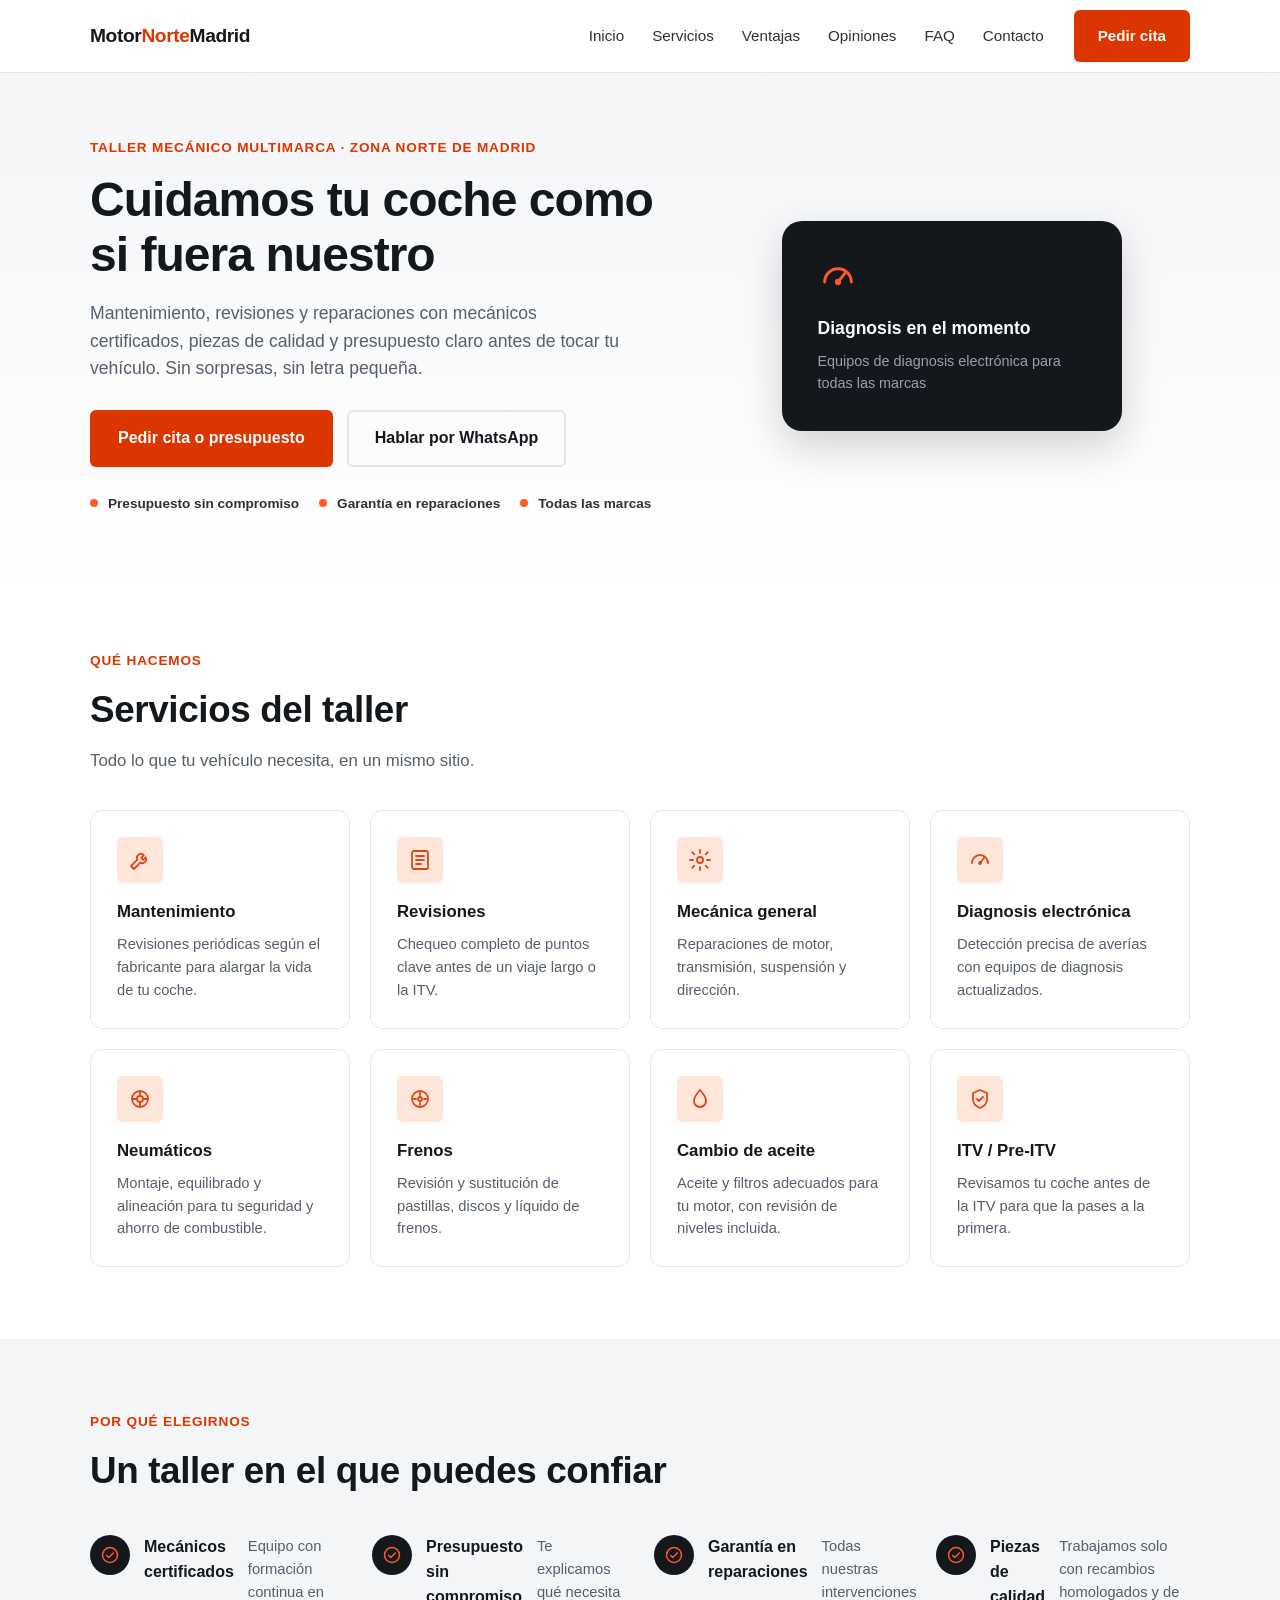
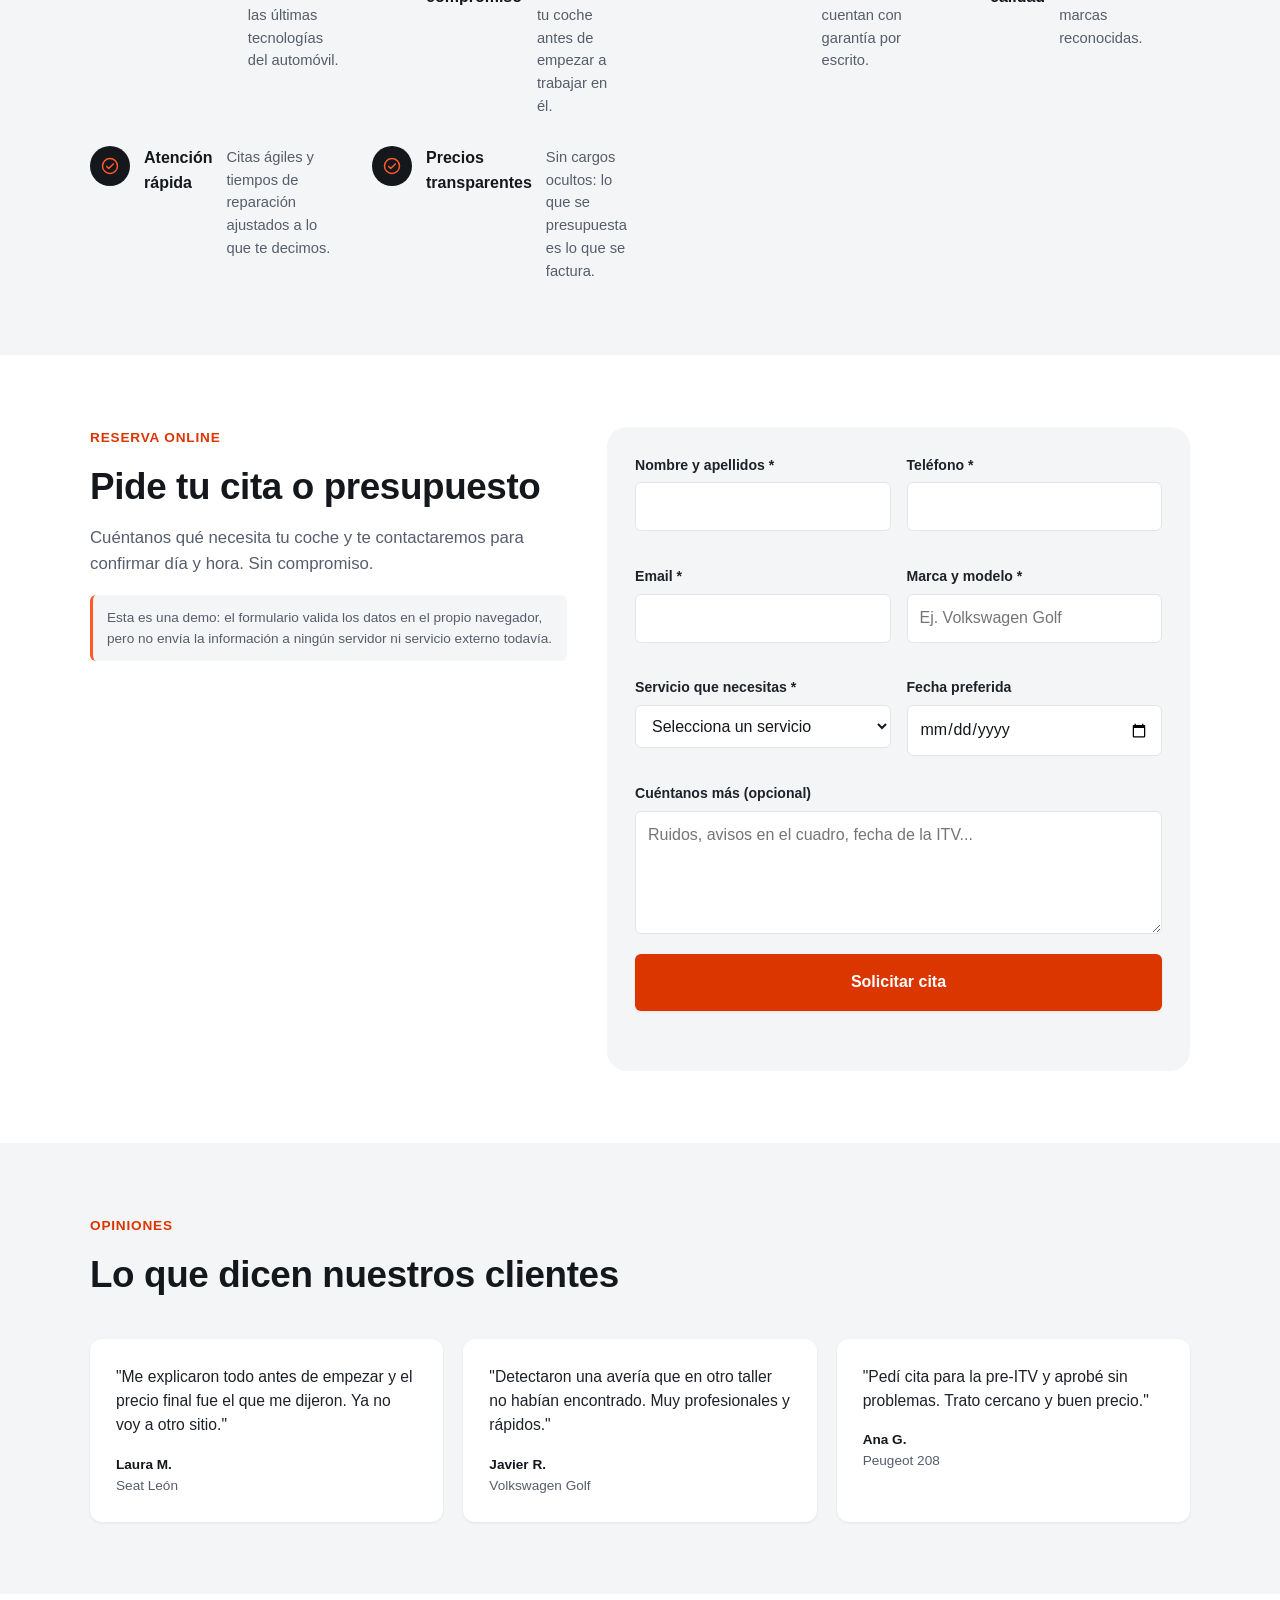
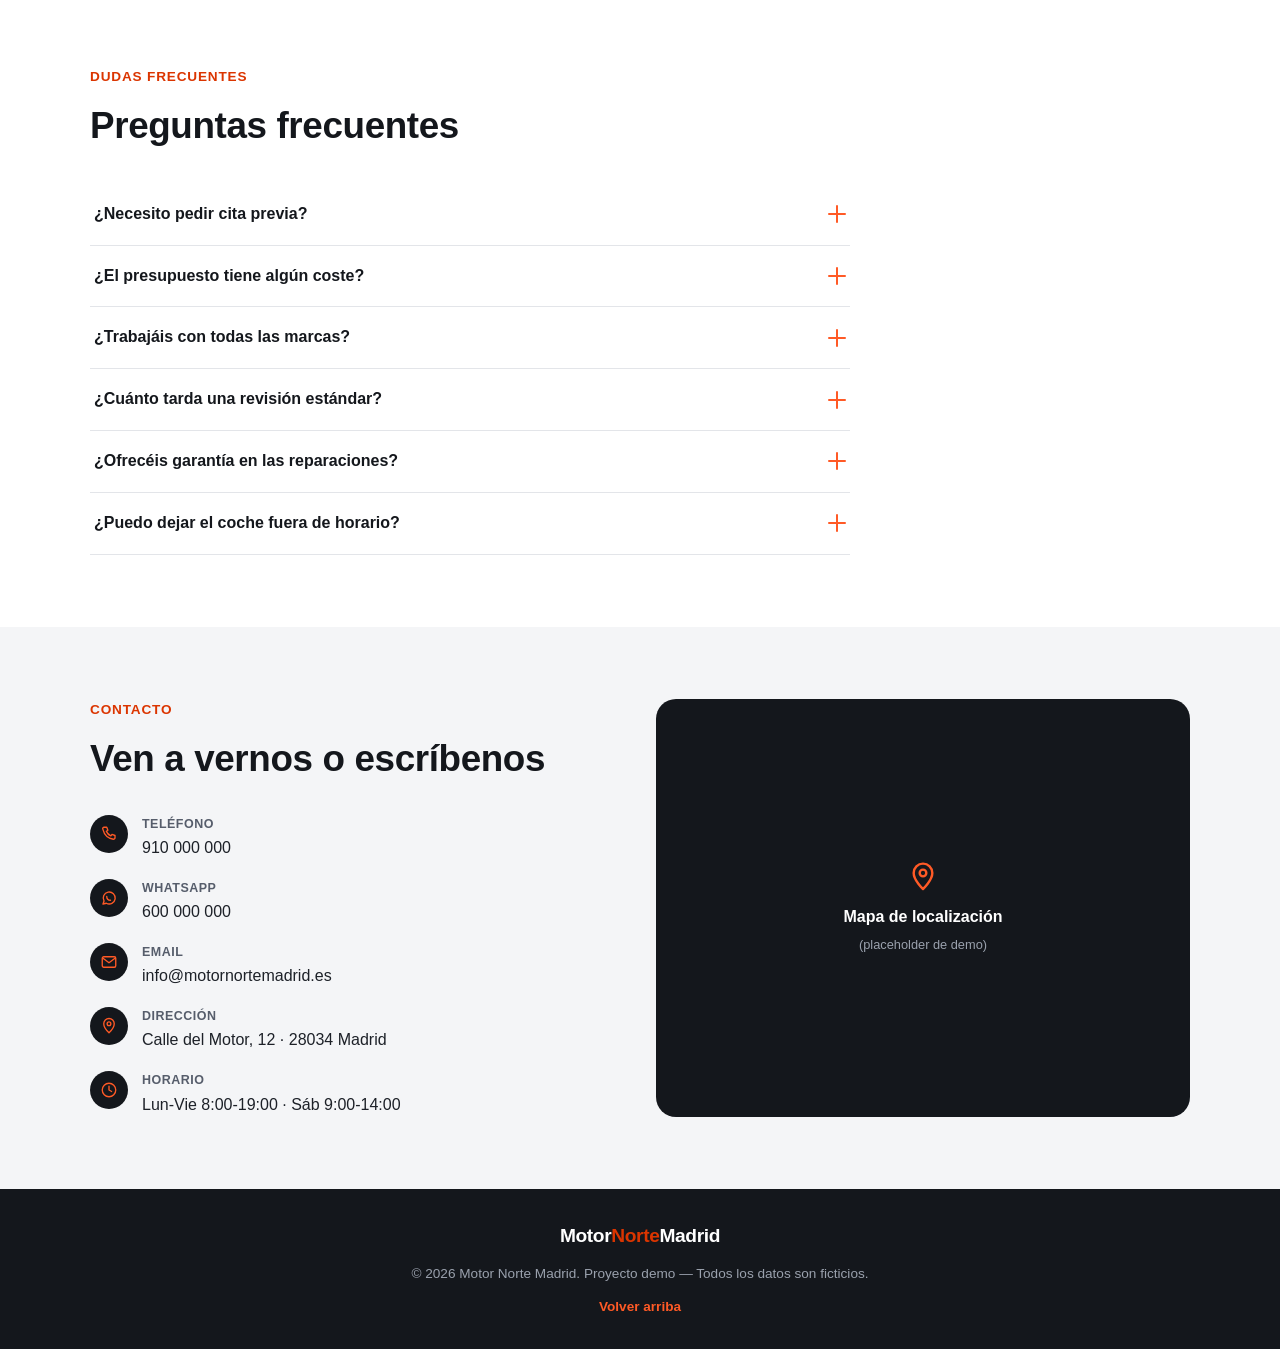
==== index.html @ f82ba822 "Initial commit" ====
<!DOCTYPE html>
<html lang="es">
<head>
  <meta charset="UTF-8" />
  <meta name="viewport" content="width=device-width, initial-scale=1.0" />
  <title>Motor Norte Madrid | Taller Mecánico de Confianza</title>
  <meta name="description" content="Taller mecánico en el norte de Madrid. Mantenimiento, revisiones, diagnosis, neumáticos, frenos e ITV. Pide tu cita o presupuesto sin compromiso." />

  <!-- Favicon: SVG moderno + fallback PNG para navegadores/plataformas que no soportan SVG -->
  <link rel="icon" type="image/svg+xml" href="assets/icons/favicon.svg" />
  <link rel="alternate icon" type="image/png" href="assets/icons/favicon-32.png" />
  <link rel="apple-touch-icon" href="assets/icons/apple-touch-icon.png" />

  <!-- Open Graph (vista previa al compartir el enlace en WhatsApp, Facebook, LinkedIn...) -->
  <!-- NOTA: og:url usa un dominio de ejemplo; actualízalo cuando el sitio tenga dominio real. -->
  <meta property="og:type" content="website" />
  <meta property="og:locale" content="es_ES" />
  <meta property="og:url" content="https://motornortemadrid.es/" />
  <meta property="og:site_name" content="Motor Norte Madrid" />
  <meta property="og:title" content="Motor Norte Madrid | Taller Mecánico de Confianza" />
  <meta property="og:description" content="Mantenimiento, revisiones, diagnosis, neumáticos, frenos e ITV en el norte de Madrid. Pide tu cita o presupuesto sin compromiso." />
  <meta property="og:image" content="assets/img/og-image.png" />
  <meta property="og:image:width" content="1200" />
  <meta property="og:image:height" content="630" />
  <meta property="og:image:alt" content="Motor Norte Madrid — Taller mecánico de confianza" />

  <!-- Twitter/X Card -->
  <meta name="twitter:card" content="summary_large_image" />
  <meta name="twitter:title" content="Motor Norte Madrid | Taller Mecánico de Confianza" />
  <meta name="twitter:description" content="Mantenimiento, revisiones, diagnosis, neumáticos, frenos e ITV en el norte de Madrid. Pide tu cita o presupuesto sin compromiso." />
  <meta name="twitter:image" content="assets/img/og-image.png" />

  <link rel="stylesheet" href="assets/css/styles.css" />
</head>
<body>

  <a class="skip-link" href="#main-content">Saltar al contenido</a>

  <header class="site-header" id="site-header">
    <div class="container header-inner">
      <a href="#inicio" class="logo">Motor<span>Norte</span>Madrid</a>

      <nav class="main-nav" id="main-nav">
        <ul>
          <li><a href="#inicio">Inicio</a></li>
          <li><a href="#servicios">Servicios</a></li>
          <li><a href="#ventajas">Ventajas</a></li>
          <li><a href="#testimonios">Opiniones</a></li>
          <li><a href="#faq">FAQ</a></li>
          <li><a href="#contacto">Contacto</a></li>
        </ul>
        <a href="#cita" class="btn btn-primary nav-cta">Pedir cita</a>
      </nav>

      <button class="menu-toggle" id="menu-toggle" aria-label="Abrir menú" aria-expanded="false" aria-controls="main-nav">
        <span></span><span></span><span></span>
      </button>
    </div>
  </header>

  <main id="main-content">

    <!-- INICIO -->
    <section id="inicio" class="hero">
      <div class="container hero-inner">
        <div class="hero-text">
          <p class="eyebrow">Taller mecánico multimarca · Zona Norte de Madrid</p>
          <h1>Cuidamos tu coche como si fuera nuestro</h1>
          <p class="hero-lead">
            Mantenimiento, revisiones y reparaciones con mecánicos certificados, piezas de calidad
            y presupuesto claro antes de tocar tu vehículo. Sin sorpresas, sin letra pequeña.
          </p>
          <div class="hero-actions">
            <a href="#cita" class="btn btn-primary btn-lg">Pedir cita o presupuesto</a>
            <a href="https://wa.me/34600000000" class="btn btn-outline btn-lg" target="_blank" rel="noopener">
              Hablar por WhatsApp
            </a>
          </div>
          <ul class="hero-badges">
            <li>Presupuesto sin compromiso</li>
            <li>Garantía en reparaciones</li>
            <li>Todas las marcas</li>
          </ul>
        </div>

        <div class="hero-visual" aria-hidden="true">
          <div class="hero-visual-card">
            <svg viewBox="0 0 24 24" class="hero-icon"><use href="#icon-gauge"></use></svg>
            <p class="hero-visual-title">Diagnosis en el momento</p>
            <p class="hero-visual-sub">Equipos de diagnosis electrónica para todas las marcas</p>
          </div>
        </div>
      </div>
    </section>

    <!-- SERVICIOS -->
    <section id="servicios" class="servicios">
      <div class="container">
        <p class="section-eyebrow">Qué hacemos</p>
        <h2>Servicios del taller</h2>
        <p class="section-lead">Todo lo que tu vehículo necesita, en un mismo sitio.</p>

        <div class="servicios-grid">
          <article class="servicio-card">
            <span class="servicio-icon"><svg viewBox="0 0 24 24" aria-hidden="true"><use href="#icon-wrench"></use></svg></span>
            <h3>Mantenimiento</h3>
            <p>Revisiones periódicas según el fabricante para alargar la vida de tu coche.</p>
          </article>

          <article class="servicio-card">
            <span class="servicio-icon"><svg viewBox="0 0 24 24" aria-hidden="true"><use href="#icon-checklist"></use></svg></span>
            <h3>Revisiones</h3>
            <p>Chequeo completo de puntos clave antes de un viaje largo o la ITV.</p>
          </article>

          <article class="servicio-card">
            <span class="servicio-icon"><svg viewBox="0 0 24 24" aria-hidden="true"><use href="#icon-gear"></use></svg></span>
            <h3>Mecánica general</h3>
            <p>Reparaciones de motor, transmisión, suspensión y dirección.</p>
          </article>

          <article class="servicio-card">
            <span class="servicio-icon"><svg viewBox="0 0 24 24" aria-hidden="true"><use href="#icon-gauge"></use></svg></span>
            <h3>Diagnosis electrónica</h3>
            <p>Detección precisa de averías con equipos de diagnosis actualizados.</p>
          </article>

          <article class="servicio-card">
            <span class="servicio-icon"><svg viewBox="0 0 24 24" aria-hidden="true"><use href="#icon-tire"></use></svg></span>
            <h3>Neumáticos</h3>
            <p>Montaje, equilibrado y alineación para tu seguridad y ahorro de combustible.</p>
          </article>

          <article class="servicio-card">
            <span class="servicio-icon"><svg viewBox="0 0 24 24" aria-hidden="true"><use href="#icon-brake"></use></svg></span>
            <h3>Frenos</h3>
            <p>Revisión y sustitución de pastillas, discos y líquido de frenos.</p>
          </article>

          <article class="servicio-card">
            <span class="servicio-icon"><svg viewBox="0 0 24 24" aria-hidden="true"><use href="#icon-drop"></use></svg></span>
            <h3>Cambio de aceite</h3>
            <p>Aceite y filtros adecuados para tu motor, con revisión de niveles incluida.</p>
          </article>

          <article class="servicio-card">
            <span class="servicio-icon"><svg viewBox="0 0 24 24" aria-hidden="true"><use href="#icon-shield"></use></svg></span>
            <h3>ITV / Pre-ITV</h3>
            <p>Revisamos tu coche antes de la ITV para que la pases a la primera.</p>
          </article>
        </div>
      </div>
    </section>

    <!-- VENTAJAS -->
    <section id="ventajas" class="ventajas">
      <div class="container">
        <p class="section-eyebrow">Por qué elegirnos</p>
        <h2>Un taller en el que puedes confiar</h2>

        <div class="ventajas-grid">
          <div class="ventaja-item">
            <span class="ventaja-icon"><svg viewBox="0 0 24 24" aria-hidden="true"><use href="#icon-check"></use></svg></span>
            <h3>Mecánicos certificados</h3>
            <p>Equipo con formación continua en las últimas tecnologías del automóvil.</p>
          </div>
          <div class="ventaja-item">
            <span class="ventaja-icon"><svg viewBox="0 0 24 24" aria-hidden="true"><use href="#icon-check"></use></svg></span>
            <h3>Presupuesto sin compromiso</h3>
            <p>Te explicamos qué necesita tu coche antes de empezar a trabajar en él.</p>
          </div>
          <div class="ventaja-item">
            <span class="ventaja-icon"><svg viewBox="0 0 24 24" aria-hidden="true"><use href="#icon-check"></use></svg></span>
            <h3>Garantía en reparaciones</h3>
            <p>Todas nuestras intervenciones cuentan con garantía por escrito.</p>
          </div>
          <div class="ventaja-item">
            <span class="ventaja-icon"><svg viewBox="0 0 24 24" aria-hidden="true"><use href="#icon-check"></use></svg></span>
            <h3>Piezas de calidad</h3>
            <p>Trabajamos solo con recambios homologados y de marcas reconocidas.</p>
          </div>
          <div class="ventaja-item">
            <span class="ventaja-icon"><svg viewBox="0 0 24 24" aria-hidden="true"><use href="#icon-check"></use></svg></span>
            <h3>Atención rápida</h3>
            <p>Citas ágiles y tiempos de reparación ajustados a lo que te decimos.</p>
          </div>
          <div class="ventaja-item">
            <span class="ventaja-icon"><svg viewBox="0 0 24 24" aria-hidden="true"><use href="#icon-check"></use></svg></span>
            <h3>Precios transparentes</h3>
            <p>Sin cargos ocultos: lo que se presupuesta es lo que se factura.</p>
          </div>
        </div>
      </div>
    </section>

    <!-- CITA / PRESUPUESTO -->
    <section id="cita" class="cita">
      <div class="container cita-inner">
        <div class="cita-info">
          <p class="section-eyebrow">Reserva online</p>
          <h2>Pide tu cita o presupuesto</h2>
          <p class="section-lead">
            Cuéntanos qué necesita tu coche y te contactaremos para confirmar día y hora.
            Sin compromiso.
          </p>
          <p class="cita-note">
            Esta es una demo: el formulario valida los datos en el propio navegador,
            pero no envía la información a ningún servidor ni servicio externo todavía.
          </p>
        </div>

        <form class="cita-form" id="cita-form" novalidate>
          <div class="form-row">
            <div class="form-group">
              <label for="nombre">Nombre y apellidos *</label>
              <input type="text" id="nombre" name="nombre" autocomplete="name" required />
              <span class="form-error" id="error-nombre"></span>
            </div>
            <div class="form-group">
              <label for="telefono">Teléfono *</label>
              <input type="tel" id="telefono" name="telefono" autocomplete="tel" required />
              <span class="form-error" id="error-telefono"></span>
            </div>
          </div>

          <div class="form-row">
            <div class="form-group">
              <label for="email">Email *</label>
              <input type="email" id="email" name="email" autocomplete="email" required />
              <span class="form-error" id="error-email"></span>
            </div>
            <div class="form-group">
              <label for="vehiculo">Marca y modelo *</label>
              <input type="text" id="vehiculo" name="vehiculo" placeholder="Ej. Volkswagen Golf" required />
              <span class="form-error" id="error-vehiculo"></span>
            </div>
          </div>

          <div class="form-row">
            <div class="form-group">
              <label for="servicio">Servicio que necesitas *</label>
              <select id="servicio" name="servicio" required>
                <option value="" selected disabled>Selecciona un servicio</option>
                <option value="mantenimiento">Mantenimiento</option>
                <option value="revision">Revisión</option>
                <option value="mecanica">Mecánica general</option>
                <option value="diagnosis">Diagnosis electrónica</option>
                <option value="neumaticos">Neumáticos</option>
                <option value="frenos">Frenos</option>
                <option value="aceite">Cambio de aceite</option>
                <option value="itv">ITV / Pre-ITV</option>
                <option value="otro">Otro</option>
              </select>
              <span class="form-error" id="error-servicio"></span>
            </div>
            <div class="form-group">
              <label for="fecha">Fecha preferida</label>
              <input type="date" id="fecha" name="fecha" />
            </div>
          </div>

          <div class="form-group">
            <label for="mensaje">Cuéntanos más (opcional)</label>
            <textarea id="mensaje" name="mensaje" rows="4" placeholder="Ruidos, avisos en el cuadro, fecha de la ITV..."></textarea>
          </div>

          <button type="submit" class="btn btn-primary btn-lg form-submit">Solicitar cita</button>

          <p class="form-feedback" id="form-feedback" role="status" aria-live="polite"></p>
        </form>
      </div>
    </section>

    <!-- TESTIMONIOS -->
    <section id="testimonios" class="testimonios">
      <div class="container">
        <p class="section-eyebrow">Opiniones</p>
        <h2>Lo que dicen nuestros clientes</h2>

        <div class="testimonios-grid">
          <blockquote class="testimonio-card">
            <p>"Me explicaron todo antes de empezar y el precio final fue el que me dijeron. Ya no voy a otro sitio."</p>
            <footer>
              <span class="testimonio-nombre">Laura M.</span>
              <span class="testimonio-coche">Seat León</span>
            </footer>
          </blockquote>

          <blockquote class="testimonio-card">
            <p>"Detectaron una avería que en otro taller no habían encontrado. Muy profesionales y rápidos."</p>
            <footer>
              <span class="testimonio-nombre">Javier R.</span>
              <span class="testimonio-coche">Volkswagen Golf</span>
            </footer>
          </blockquote>

          <blockquote class="testimonio-card">
            <p>"Pedí cita para la pre-ITV y aprobé sin problemas. Trato cercano y buen precio."</p>
            <footer>
              <span class="testimonio-nombre">Ana G.</span>
              <span class="testimonio-coche">Peugeot 208</span>
            </footer>
          </blockquote>
        </div>
      </div>
    </section>

    <!-- FAQ -->
    <section id="faq" class="faq">
      <div class="container">
        <p class="section-eyebrow">Dudas frecuentes</p>
        <h2>Preguntas frecuentes</h2>

        <div class="faq-list">
          <div class="faq-item">
            <button class="faq-question" aria-expanded="false">
              ¿Necesito pedir cita previa?
              <span class="faq-toggle" aria-hidden="true"></span>
            </button>
            <div class="faq-answer">
              <p>Recomendamos pedir cita para garantizar tu hueco, pero también atendemos urgencias sin cita según disponibilidad.</p>
            </div>
          </div>

          <div class="faq-item">
            <button class="faq-question" aria-expanded="false">
              ¿El presupuesto tiene algún coste?
              <span class="faq-toggle" aria-hidden="true"></span>
            </button>
            <div class="faq-answer">
              <p>No, el presupuesto es totalmente gratuito y sin compromiso de reparar con nosotros.</p>
            </div>
          </div>

          <div class="faq-item">
            <button class="faq-question" aria-expanded="false">
              ¿Trabajáis con todas las marcas?
              <span class="faq-toggle" aria-hidden="true"></span>
            </button>
            <div class="faq-answer">
              <p>Sí, somos un taller multimarca: trabajamos con turismos de cualquier fabricante.</p>
            </div>
          </div>

          <div class="faq-item">
            <button class="faq-question" aria-expanded="false">
              ¿Cuánto tarda una revisión estándar?
              <span class="faq-toggle" aria-hidden="true"></span>
            </button>
            <div class="faq-answer">
              <p>Una revisión de mantenimiento suele estar lista en el mismo día, normalmente en 1-2 horas.</p>
            </div>
          </div>

          <div class="faq-item">
            <button class="faq-question" aria-expanded="false">
              ¿Ofrecéis garantía en las reparaciones?
              <span class="faq-toggle" aria-hidden="true"></span>
            </button>
            <div class="faq-answer">
              <p>Sí, todas las reparaciones incluyen garantía por escrito sobre mano de obra y piezas.</p>
            </div>
          </div>

          <div class="faq-item">
            <button class="faq-question" aria-expanded="false">
              ¿Puedo dejar el coche fuera de horario?
              <span class="faq-toggle" aria-hidden="true"></span>
            </button>
            <div class="faq-answer">
              <p>Sí, disponemos de buzón de llaves para que puedas dejar el vehículo antes de que abramos.</p>
            </div>
          </div>
        </div>
      </div>
    </section>

    <!-- CONTACTO -->
    <section id="contacto" class="contacto">
      <div class="container contacto-inner">
        <div class="contacto-info">
          <p class="section-eyebrow">Contacto</p>
          <h2>Ven a vernos o escríbenos</h2>

          <ul class="contacto-list">
            <li>
              <span class="contacto-icon"><svg viewBox="0 0 24 24" aria-hidden="true"><use href="#icon-phone"></use></svg></span>
              <div>
                <span class="contacto-label">Teléfono</span>
                <a href="tel:+34910000000">910 000 000</a>
              </div>
            </li>
            <li>
              <span class="contacto-icon"><svg viewBox="0 0 24 24" aria-hidden="true"><use href="#icon-whatsapp"></use></svg></span>
              <div>
                <span class="contacto-label">WhatsApp</span>
                <a href="https://wa.me/34600000000" target="_blank" rel="noopener">600 000 000</a>
              </div>
            </li>
            <li>
              <span class="contacto-icon"><svg viewBox="0 0 24 24" aria-hidden="true"><use href="#icon-mail"></use></svg></span>
              <div>
                <span class="contacto-label">Email</span>
                <a href="mailto:info@motornortemadrid.es">info@motornortemadrid.es</a>
              </div>
            </li>
            <li>
              <span class="contacto-icon"><svg viewBox="0 0 24 24" aria-hidden="true"><use href="#icon-pin"></use></svg></span>
              <div>
                <span class="contacto-label">Dirección</span>
                <span>Calle del Motor, 12 · 28034 Madrid</span>
              </div>
            </li>
            <li>
              <span class="contacto-icon"><svg viewBox="0 0 24 24" aria-hidden="true"><use href="#icon-clock"></use></svg></span>
              <div>
                <span class="contacto-label">Horario</span>
                <span>Lun-Vie 8:00-19:00 · Sáb 9:00-14:00</span>
              </div>
            </li>
          </ul>
        </div>

        <div class="contacto-map" aria-hidden="true">
          <div class="map-placeholder">
            <svg viewBox="0 0 24 24" class="map-icon"><use href="#icon-pin"></use></svg>
            <p>Mapa de localización</p>
            <span>(placeholder de demo)</span>
          </div>
        </div>
      </div>
    </section>

  </main>

  <footer class="site-footer">
    <div class="container footer-inner">
      <a href="#inicio" class="logo logo-footer">Motor<span>Norte</span>Madrid</a>
      <p>&copy; <span id="anio"></span> Motor Norte Madrid. Proyecto demo — Todos los datos son ficticios.</p>
      <a href="#inicio" class="footer-top">Volver arriba</a>
    </div>
  </footer>

  <!-- Sprite de iconos SVG reutilizados en toda la página -->
  <svg xmlns="http://www.w3.org/2000/svg" style="display:none">
    <defs>
      <g id="icon-wrench" fill="none" stroke="currentColor" stroke-width="1.8" stroke-linecap="round" stroke-linejoin="round">
        <path d="M14.7 6.3a4 4 0 0 0-5.4 5.4L3 18l3 3 6.3-6.3a4 4 0 0 0 5.4-5.4l-2.5 2.5-2-2 2.5-2.5Z"/>
      </g>
      <g id="icon-checklist" fill="none" stroke="currentColor" stroke-width="1.8" stroke-linecap="round" stroke-linejoin="round">
        <rect x="4" y="3" width="16" height="18" rx="2"/>
        <path d="M8 8h8M8 12h8M8 16h5"/>
      </g>
      <g id="icon-gear" fill="none" stroke="currentColor" stroke-width="1.8" stroke-linecap="round" stroke-linejoin="round">
        <circle cx="12" cy="12" r="3"/>
        <path d="M12 2v3M12 19v3M4.2 4.2l2.1 2.1M17.7 17.7l2.1 2.1M2 12h3M19 12h3M4.2 19.8l2.1-2.1M17.7 6.3l2.1-2.1"/>
      </g>
      <g id="icon-gauge" fill="none" stroke="currentColor" stroke-width="1.8" stroke-linecap="round" stroke-linejoin="round">
        <path d="M4 15a8 8 0 1 1 16 0"/>
        <path d="M12 15l4-5"/>
        <circle cx="12" cy="15" r="1"/>
      </g>
      <g id="icon-tire" fill="none" stroke="currentColor" stroke-width="1.8" stroke-linecap="round" stroke-linejoin="round">
        <circle cx="12" cy="12" r="8"/>
        <circle cx="12" cy="12" r="3"/>
        <path d="M12 4v5M12 15v5M4 12h5M15 12h5"/>
      </g>
      <g id="icon-brake" fill="none" stroke="currentColor" stroke-width="1.8" stroke-linecap="round" stroke-linejoin="round">
        <circle cx="12" cy="12" r="8"/>
        <circle cx="12" cy="12" r="2"/>
        <path d="M12 6v2M12 16v2M6 12h2M16 12h2"/>
      </g>
      <g id="icon-drop" fill="none" stroke="currentColor" stroke-width="1.8" stroke-linecap="round" stroke-linejoin="round">
        <path d="M12 3s6 6.5 6 11a6 6 0 0 1-12 0c0-4.5 6-11 6-11Z"/>
      </g>
      <g id="icon-shield" fill="none" stroke="currentColor" stroke-width="1.8" stroke-linecap="round" stroke-linejoin="round">
        <path d="M12 3l7 3v6c0 4.5-3 7.5-7 9-4-1.5-7-4.5-7-9V6l7-3Z"/>
        <path d="M9 12l2 2 4-4"/>
      </g>
      <g id="icon-check" fill="none" stroke="currentColor" stroke-width="1.8" stroke-linecap="round" stroke-linejoin="round">
        <circle cx="12" cy="12" r="9"/>
        <path d="M8 12.5l2.5 2.5L16 9.5"/>
      </g>
      <g id="icon-phone" fill="none" stroke="currentColor" stroke-width="1.8" stroke-linecap="round" stroke-linejoin="round">
        <path d="M6 3h3l1.5 4-2 1.5a12 12 0 0 0 6 6l1.5-2 4 1.5v3a2 2 0 0 1-2.2 2A17 17 0 0 1 4 6.2 2 2 0 0 1 6 3Z"/>
      </g>
      <g id="icon-whatsapp" fill="none" stroke="currentColor" stroke-width="1.8" stroke-linecap="round" stroke-linejoin="round">
        <path d="M4 20l1.4-4A8 8 0 1 1 8.5 19L4 20Z"/>
        <path d="M9 10c0 3 2 5 5 5"/>
      </g>
      <g id="icon-mail" fill="none" stroke="currentColor" stroke-width="1.8" stroke-linecap="round" stroke-linejoin="round">
        <rect x="3" y="5" width="18" height="14" rx="2"/>
        <path d="M4 7l8 6 8-6"/>
      </g>
      <g id="icon-pin" fill="none" stroke="currentColor" stroke-width="1.8" stroke-linecap="round" stroke-linejoin="round">
        <path d="M12 21s7-6.5 7-12a7 7 0 0 0-14 0c0 5.5 7 12 7 12Z"/>
        <circle cx="12" cy="9" r="2.5"/>
      </g>
      <g id="icon-clock" fill="none" stroke="currentColor" stroke-width="1.8" stroke-linecap="round" stroke-linejoin="round">
        <circle cx="12" cy="12" r="9"/>
        <path d="M12 7v5l3.5 2"/>
      </g>
    </defs>
  </svg>

  <script src="assets/js/main.js"></script>
</body>
</html>
---- assets/css/styles.css ----
/* ==========================================================================
   Motor Norte Madrid — Estilos
   Mobile-first. Sin frameworks ni dependencias externas.
   ========================================================================== */

:root {
  /* Paleta: grafito + acento naranja/rojo */
  --color-bg: #ffffff;
  --color-bg-alt: #f4f5f7;
  --color-graphite-900: #14171c;
  --color-graphite-800: #1d2128;
  --color-graphite-700: #2b303a;
  --color-graphite-500: #565d6b;
  --color-graphite-300: #9aa1ad;
  --color-graphite-100: #e3e5e9;

  --color-accent: #ff5a26;
  --color-accent-dark: #e04513;
  --color-accent-light: #ffe6db;

  /* Variantes más oscuras del acento, usadas SOLO donde el color hace de
     texto o de fondo bajo texto blanco (botones, etiquetas de sección).
     El --color-accent base (3.1:1 sobre blanco) no llega al 4.5:1 que pide
     WCAG AA para texto. --color-accent-contrast es la versión MÁS VIVA
     (misma tonalidad, 100% de saturación) que aún cumple ese mínimo:
     #db3500 ≈ 4.65:1 sobre blanco. Para usos decorativos no textuales
     (iconos, bullets, bordes) --color-accent sigue siendo válido porque
     ahí solo hace falta 3:1. */
  --color-accent-contrast: #db3500;
  --color-accent-contrast-dark: #b82c00;

  --color-success: #176b3a;
  --color-error: #c62f2f;

  --font-base: -apple-system, BlinkMacSystemFont, "Segoe UI", Roboto, Helvetica, Arial, sans-serif;

  --radius-sm: 6px;
  --radius-md: 12px;
  --radius-lg: 20px;

  --shadow-sm: 0 1px 3px rgba(20, 23, 28, 0.08);
  --shadow-md: 0 8px 24px rgba(20, 23, 28, 0.12);
  --shadow-lg: 0 16px 40px rgba(20, 23, 28, 0.18);

  --container-width: 1140px;
  --header-height: 72px;
}

/* ---------- Reset básico ---------- */
*,
*::before,
*::after {
  box-sizing: border-box;
}

html {
  scroll-behavior: smooth;
}

body {
  margin: 0;
  font-family: var(--font-base);
  color: var(--color-graphite-800);
  background: var(--color-bg);
  line-height: 1.55;
  -webkit-font-smoothing: antialiased;
}

/* Aplicada por JS mientras el menú móvil está abierto, para impedir el
   scroll del contenido de fondo. */
body.nav-open {
  overflow: hidden;
}

img,
svg {
  max-width: 100%;
  display: block;
}

a {
  color: inherit;
  text-decoration: none;
}

ul {
  list-style: none;
  margin: 0;
  padding: 0;
}

h1, h2, h3, p {
  margin: 0;
}

button {
  font: inherit;
  cursor: pointer;
}

/* ---------- Utilidades ---------- */
.container {
  width: 100%;
  max-width: var(--container-width);
  margin-inline: auto;
  padding-inline: 20px;
}

.skip-link {
  position: absolute;
  left: -999px;
  top: 0;
  background: var(--color-accent);
  color: #fff;
  padding: 10px 16px;
  border-radius: 0 0 var(--radius-sm) 0;
  z-index: 1000;
}

.skip-link:focus {
  left: 0;
}

/* Foco visible y consistente para navegación por teclado en toda la web.
   Los inputs del formulario tienen su propio estilo de foco (ver más abajo)
   más acorde a su diseño, pero también quedan cubiertos por esta regla. */
a:focus-visible,
button:focus-visible,
input:focus-visible,
select:focus-visible,
textarea:focus-visible {
  outline: 3px solid var(--color-accent-contrast);
  outline-offset: 2px;
  border-radius: 2px;
}

.section-eyebrow,
.eyebrow {
  color: var(--color-accent-contrast);
  font-weight: 700;
  font-size: 0.85rem;
  letter-spacing: 0.06em;
  text-transform: uppercase;
  margin-bottom: 10px;
}

.section-lead {
  color: var(--color-graphite-500);
  font-size: 1.05rem;
  margin-top: 10px;
  max-width: 60ch;
}

section h2 {
  font-size: clamp(1.6rem, 1.3rem + 1.5vw, 2.3rem);
  color: var(--color-graphite-900);
  letter-spacing: -0.01em;
}

/* ---------- Botones ---------- */
.btn {
  display: inline-flex;
  align-items: center;
  justify-content: center;
  gap: 8px;
  padding: 12px 22px;
  border-radius: var(--radius-sm);
  font-weight: 600;
  font-size: 0.95rem;
  border: 2px solid transparent;
  transition: transform 0.15s ease, box-shadow 0.15s ease, background-color 0.15s ease, color 0.15s ease;
  white-space: nowrap;
}

.btn-primary {
  background: var(--color-accent-contrast);
  color: #fff;
  box-shadow: var(--shadow-sm);
}

.btn-primary:hover {
  background: var(--color-accent-contrast-dark);
  transform: translateY(-1px);
  box-shadow: var(--shadow-md);
}

.btn-outline {
  background: transparent;
  color: var(--color-graphite-900);
  border-color: var(--color-graphite-100);
}

.btn-outline:hover {
  border-color: var(--color-graphite-900);
}

.btn-lg {
  padding: 14px 26px;
  font-size: 1rem;
}

/* ---------- Header ---------- */
.site-header {
  position: sticky;
  top: 0;
  z-index: 100;
  background: rgba(255, 255, 255, 0.92);
  backdrop-filter: blur(8px);
  border-bottom: 1px solid var(--color-graphite-100);
}

.header-inner {
  height: var(--header-height);
  display: flex;
  align-items: center;
  justify-content: space-between;
}

.logo {
  font-weight: 800;
  font-size: 1.2rem;
  color: var(--color-graphite-900);
  letter-spacing: -0.02em;
}

.logo span {
  color: var(--color-accent-contrast);
}

.main-nav {
  display: flex;
  align-items: center;
  gap: 28px;
}

.main-nav ul {
  display: flex;
  gap: 24px;
}

.main-nav a:not(.btn) {
  font-weight: 500;
  font-size: 0.95rem;
  color: var(--color-graphite-700);
  padding: 6px 2px;
  border-bottom: 2px solid transparent;
  transition: color 0.15s ease, border-color 0.15s ease;
}

.main-nav a:not(.btn):hover {
  color: var(--color-graphite-900);
  border-color: var(--color-accent);
}

.menu-toggle {
  display: none;
  flex-direction: column;
  justify-content: center;
  align-items: center;
  gap: 5px;
  width: 40px;
  height: 40px;
  background: transparent;
  border: none;
  padding: 0;
}

.menu-toggle span {
  display: block;
  width: 22px;
  height: 2px;
  background: var(--color-graphite-900);
  transition: transform 0.2s ease, opacity 0.2s ease;
}

/* ---------- Hero ---------- */
.hero {
  padding-block: 64px;
  background: linear-gradient(180deg, var(--color-bg-alt) 0%, var(--color-bg) 100%);
}

.hero-inner {
  display: grid;
  gap: 40px;
  align-items: center;
}

.hero-text h1 {
  font-size: clamp(2rem, 1.5rem + 2.5vw, 3rem);
  color: var(--color-graphite-900);
  letter-spacing: -0.02em;
  line-height: 1.15;
  margin-block: 14px 18px;
}

.hero-lead {
  color: var(--color-graphite-500);
  font-size: 1.1rem;
  max-width: 55ch;
}

.hero-actions {
  display: flex;
  flex-wrap: wrap;
  gap: 14px;
  margin-top: 28px;
}

.hero-badges {
  display: flex;
  flex-wrap: wrap;
  gap: 10px 20px;
  margin-top: 26px;
}

.hero-badges li {
  font-size: 0.85rem;
  font-weight: 600;
  color: var(--color-graphite-700);
  position: relative;
  padding-left: 18px;
}

.hero-badges li::before {
  content: "";
  position: absolute;
  left: 0;
  top: 6px;
  width: 8px;
  height: 8px;
  border-radius: 50%;
  background: var(--color-accent);
}

.hero-visual {
  display: flex;
  justify-content: center;
}

.hero-visual-card {
  background: var(--color-graphite-900);
  color: #fff;
  border-radius: var(--radius-lg);
  padding: 36px;
  width: 100%;
  max-width: 340px;
  box-shadow: var(--shadow-lg);
}

.hero-icon {
  width: 40px;
  height: 40px;
  color: var(--color-accent);
  margin-bottom: 18px;
}

.hero-visual-title {
  font-weight: 700;
  font-size: 1.1rem;
}

.hero-visual-sub {
  color: var(--color-graphite-300);
  font-size: 0.9rem;
  margin-top: 8px;
}

/* ---------- Servicios ---------- */
.servicios {
  padding-block: 72px;
}

.servicios-grid {
  display: grid;
  grid-template-columns: repeat(auto-fit, minmax(230px, 1fr));
  gap: 20px;
  margin-top: 36px;
}

.servicio-card {
  background: var(--color-bg);
  border: 1px solid var(--color-graphite-100);
  border-radius: var(--radius-md);
  padding: 26px;
  transition: transform 0.15s ease, box-shadow 0.15s ease, border-color 0.15s ease;
}

.servicio-card:hover {
  transform: translateY(-3px);
  box-shadow: var(--shadow-md);
  border-color: transparent;
}

.servicio-icon {
  display: inline-flex;
  align-items: center;
  justify-content: center;
  width: 46px;
  height: 46px;
  border-radius: var(--radius-sm);
  background: var(--color-accent-light);
  color: var(--color-accent-dark);
  margin-bottom: 16px;
}

.servicio-icon svg {
  width: 24px;
  height: 24px;
}

.servicio-card h3 {
  font-size: 1.05rem;
  color: var(--color-graphite-900);
  margin-bottom: 8px;
}

.servicio-card p {
  color: var(--color-graphite-500);
  font-size: 0.92rem;
}

/* ---------- Ventajas ---------- */
.ventajas {
  padding-block: 72px;
  background: var(--color-bg-alt);
}

.ventajas-grid {
  display: grid;
  grid-template-columns: repeat(auto-fit, minmax(240px, 1fr));
  gap: 28px;
  margin-top: 36px;
}

.ventaja-item {
  display: flex;
  gap: 14px;
}

.ventaja-icon {
  flex-shrink: 0;
  display: inline-flex;
  align-items: center;
  justify-content: center;
  width: 40px;
  height: 40px;
  border-radius: 50%;
  background: var(--color-graphite-900);
  color: var(--color-accent);
}

.ventaja-icon svg {
  width: 20px;
  height: 20px;
}

.ventaja-item h3 {
  font-size: 1rem;
  color: var(--color-graphite-900);
  margin-bottom: 4px;
}

.ventaja-item p {
  color: var(--color-graphite-500);
  font-size: 0.92rem;
}

/* ---------- Cita / Presupuesto ---------- */
.cita {
  padding-block: 72px;
}

.cita-inner {
  display: grid;
  gap: 40px;
}

.cita-note {
  margin-top: 18px;
  font-size: 0.85rem;
  color: var(--color-graphite-500);
  background: var(--color-bg-alt);
  border-left: 3px solid var(--color-accent);
  padding: 12px 14px;
  border-radius: var(--radius-sm);
}

.cita-form {
  background: var(--color-bg-alt);
  border-radius: var(--radius-lg);
  padding: 28px;
}

.form-row {
  display: grid;
  gap: 16px;
  grid-template-columns: 1fr;
}

.form-group {
  display: flex;
  flex-direction: column;
  gap: 6px;
  margin-bottom: 16px;
}

.form-group label {
  font-size: 0.88rem;
  font-weight: 600;
  color: var(--color-graphite-800);
}

.form-group input,
.form-group select,
.form-group textarea {
  font: inherit;
  padding: 11px 12px;
  border-radius: var(--radius-sm);
  border: 1px solid var(--color-graphite-100);
  background: #fff;
  color: var(--color-graphite-900);
}

.form-group input:focus,
.form-group select:focus,
.form-group textarea:focus {
  outline: none;
  border-color: var(--color-accent-contrast);
  box-shadow: 0 0 0 3px rgba(219, 53, 0, 0.35);
}

.form-group.has-error input,
.form-group.has-error select {
  border-color: var(--color-error);
}

.form-error {
  min-height: 1em;
  font-size: 0.8rem;
  color: var(--color-error);
}

.form-submit {
  width: 100%;
  margin-top: 4px;
}

.form-feedback {
  margin-top: 14px;
  font-size: 0.92rem;
  font-weight: 600;
  min-height: 1.2em;
}

.form-feedback.success {
  color: var(--color-success);
}

.form-feedback.error {
  color: var(--color-error);
}

/* ---------- Testimonios ---------- */
.testimonios {
  padding-block: 72px;
  background: var(--color-bg-alt);
}

.testimonios-grid {
  display: grid;
  grid-template-columns: repeat(auto-fit, minmax(240px, 1fr));
  gap: 20px;
  margin-top: 36px;
}

.testimonio-card {
  margin: 0;
  background: var(--color-bg);
  border-radius: var(--radius-md);
  padding: 26px;
  box-shadow: var(--shadow-sm);
}

.testimonio-card p {
  font-size: 0.98rem;
  color: var(--color-graphite-800);
}

.testimonio-card footer {
  margin-top: 16px;
  display: flex;
  flex-direction: column;
  font-size: 0.85rem;
}

.testimonio-nombre {
  font-weight: 700;
  color: var(--color-graphite-900);
}

.testimonio-coche {
  color: var(--color-graphite-500);
}

/* ---------- FAQ ---------- */
.faq {
  padding-block: 72px;
}

.faq-list {
  margin-top: 30px;
  max-width: 760px;
}

.faq-item {
  border-bottom: 1px solid var(--color-graphite-100);
}

.faq-question {
  width: 100%;
  display: flex;
  align-items: center;
  justify-content: space-between;
  gap: 16px;
  background: none;
  border: none;
  text-align: left;
  padding: 18px 4px;
  font-size: 1rem;
  font-weight: 600;
  color: var(--color-graphite-900);
}

.faq-toggle {
  flex-shrink: 0;
  position: relative;
  width: 18px;
  height: 18px;
}

.faq-toggle::before,
.faq-toggle::after {
  content: "";
  position: absolute;
  background: var(--color-accent);
  border-radius: 2px;
  transition: transform 0.2s ease;
}

.faq-toggle::before {
  top: 50%;
  left: 0;
  width: 100%;
  height: 2px;
  transform: translateY(-50%);
}

.faq-toggle::after {
  left: 50%;
  top: 0;
  width: 2px;
  height: 100%;
  transform: translateX(-50%);
}

.faq-item[data-open="true"] .faq-toggle::after {
  transform: translateX(-50%) scaleY(0);
}

.faq-answer {
  overflow: hidden;
  max-height: 0;
  transition: max-height 0.25s ease;
}

.faq-answer p {
  padding: 0 4px 18px;
  color: var(--color-graphite-500);
  font-size: 0.92rem;
}

/* ---------- Contacto ---------- */
.contacto {
  padding-block: 72px;
  background: var(--color-bg-alt);
}

.contacto-inner {
  display: grid;
  gap: 32px;
}

.contacto-list {
  margin-top: 28px;
  display: flex;
  flex-direction: column;
  gap: 18px;
}

.contacto-list li {
  display: flex;
  align-items: flex-start;
  gap: 14px;
}

.contacto-icon {
  flex-shrink: 0;
  display: inline-flex;
  align-items: center;
  justify-content: center;
  width: 38px;
  height: 38px;
  border-radius: 50%;
  background: var(--color-graphite-900);
  color: var(--color-accent);
}

.contacto-icon svg {
  width: 18px;
  height: 18px;
}

.contacto-label {
  display: block;
  font-size: 0.78rem;
  font-weight: 700;
  text-transform: uppercase;
  letter-spacing: 0.04em;
  color: var(--color-graphite-500);
  margin-bottom: 2px;
}

.contacto-list a:hover {
  color: var(--color-accent);
}

.contacto-map {
  display: flex;
}

.map-placeholder {
  width: 100%;
  min-height: 220px;
  border-radius: var(--radius-lg);
  background: var(--color-graphite-900);
  color: var(--color-graphite-300);
  display: flex;
  flex-direction: column;
  align-items: center;
  justify-content: center;
  gap: 6px;
  text-align: center;
  padding: 20px;
}

.map-icon {
  width: 32px;
  height: 32px;
  color: var(--color-accent);
  margin-bottom: 6px;
}

.map-placeholder p {
  color: #fff;
  font-weight: 600;
}

.map-placeholder span {
  font-size: 0.8rem;
}

/* ---------- Footer ---------- */
.site-footer {
  background: var(--color-graphite-900);
  color: var(--color-graphite-300);
  padding-block: 32px;
}

.footer-inner {
  display: flex;
  flex-direction: column;
  align-items: center;
  gap: 12px;
  text-align: center;
  font-size: 0.85rem;
}

.logo-footer {
  color: #fff;
}

.footer-top {
  color: var(--color-accent);
  font-weight: 600;
}

/* ==========================================================================
   Responsive
   ========================================================================== */

@media (min-width: 640px) {
  .form-row {
    grid-template-columns: 1fr 1fr;
  }
}

@media (min-width: 860px) {
  .hero-inner {
    grid-template-columns: 1.1fr 0.9fr;
  }

  .cita-inner {
    grid-template-columns: 0.9fr 1.1fr;
  }

  .contacto-inner {
    grid-template-columns: 1fr 1fr;
  }
}

@media (max-width: 860px) {
  .menu-toggle {
    display: flex;
  }

  .main-nav {
    position: fixed;
    top: var(--header-height);
    left: 0;
    right: 0;
    /* Los elementos con backdrop-filter (ver .site-header) crean un nuevo
       containing block para descendientes "fixed", así que no podemos fiarnos
       de "bottom: 0" para calcular la altura: usamos unidades de viewport,
       que siempre se resuelven contra la ventana real, no contra ese ancestro. */
    height: calc(100vh - var(--header-height));
    height: calc(100dvh - var(--header-height));
    width: 100%;
    background: var(--color-graphite-900);
    display: flex;
    flex-direction: column;
    align-items: stretch;
    justify-content: center;
    padding: 24px 20px;
    gap: 24px;
    transform: translateX(100%);
    /* La visibilidad cambia justo al terminar la animación al cerrar (delay),
       pero de forma inmediata al abrir. Así, mientras el panel está cerrado
       y fuera de pantalla, sus enlaces no son alcanzables con Tab ni por
       lectores de pantalla (evita "foco perdido" fuera de la vista). */
    visibility: hidden;
    transition: transform 0.25s ease, visibility 0s linear 0.25s;
    overflow-y: auto;
  }

  .main-nav.is-open {
    transform: translateX(0);
    visibility: visible;
    transition: transform 0.25s ease, visibility 0s linear 0s;
  }

  .main-nav ul {
    width: 100%;
    flex-direction: column;
    gap: 4px;
  }

  .main-nav ul a:not(.btn) {
    display: block;
    width: 100%;
    padding: 16px 4px;
    font-size: 1.1rem;
    text-align: center;
    color: #fff;
    border-bottom: 1px solid var(--color-graphite-700);
  }

  .main-nav ul a:not(.btn):hover {
    color: var(--color-accent);
    border-color: var(--color-accent);
  }

  .nav-cta {
    justify-content: center;
  }

  .menu-toggle[aria-expanded="true"] span:nth-child(1) {
    transform: translateY(7px) rotate(45deg);
  }

  .menu-toggle[aria-expanded="true"] span:nth-child(2) {
    opacity: 0;
  }

  .menu-toggle[aria-expanded="true"] span:nth-child(3) {
    transform: translateY(-7px) rotate(-45deg);
  }
}
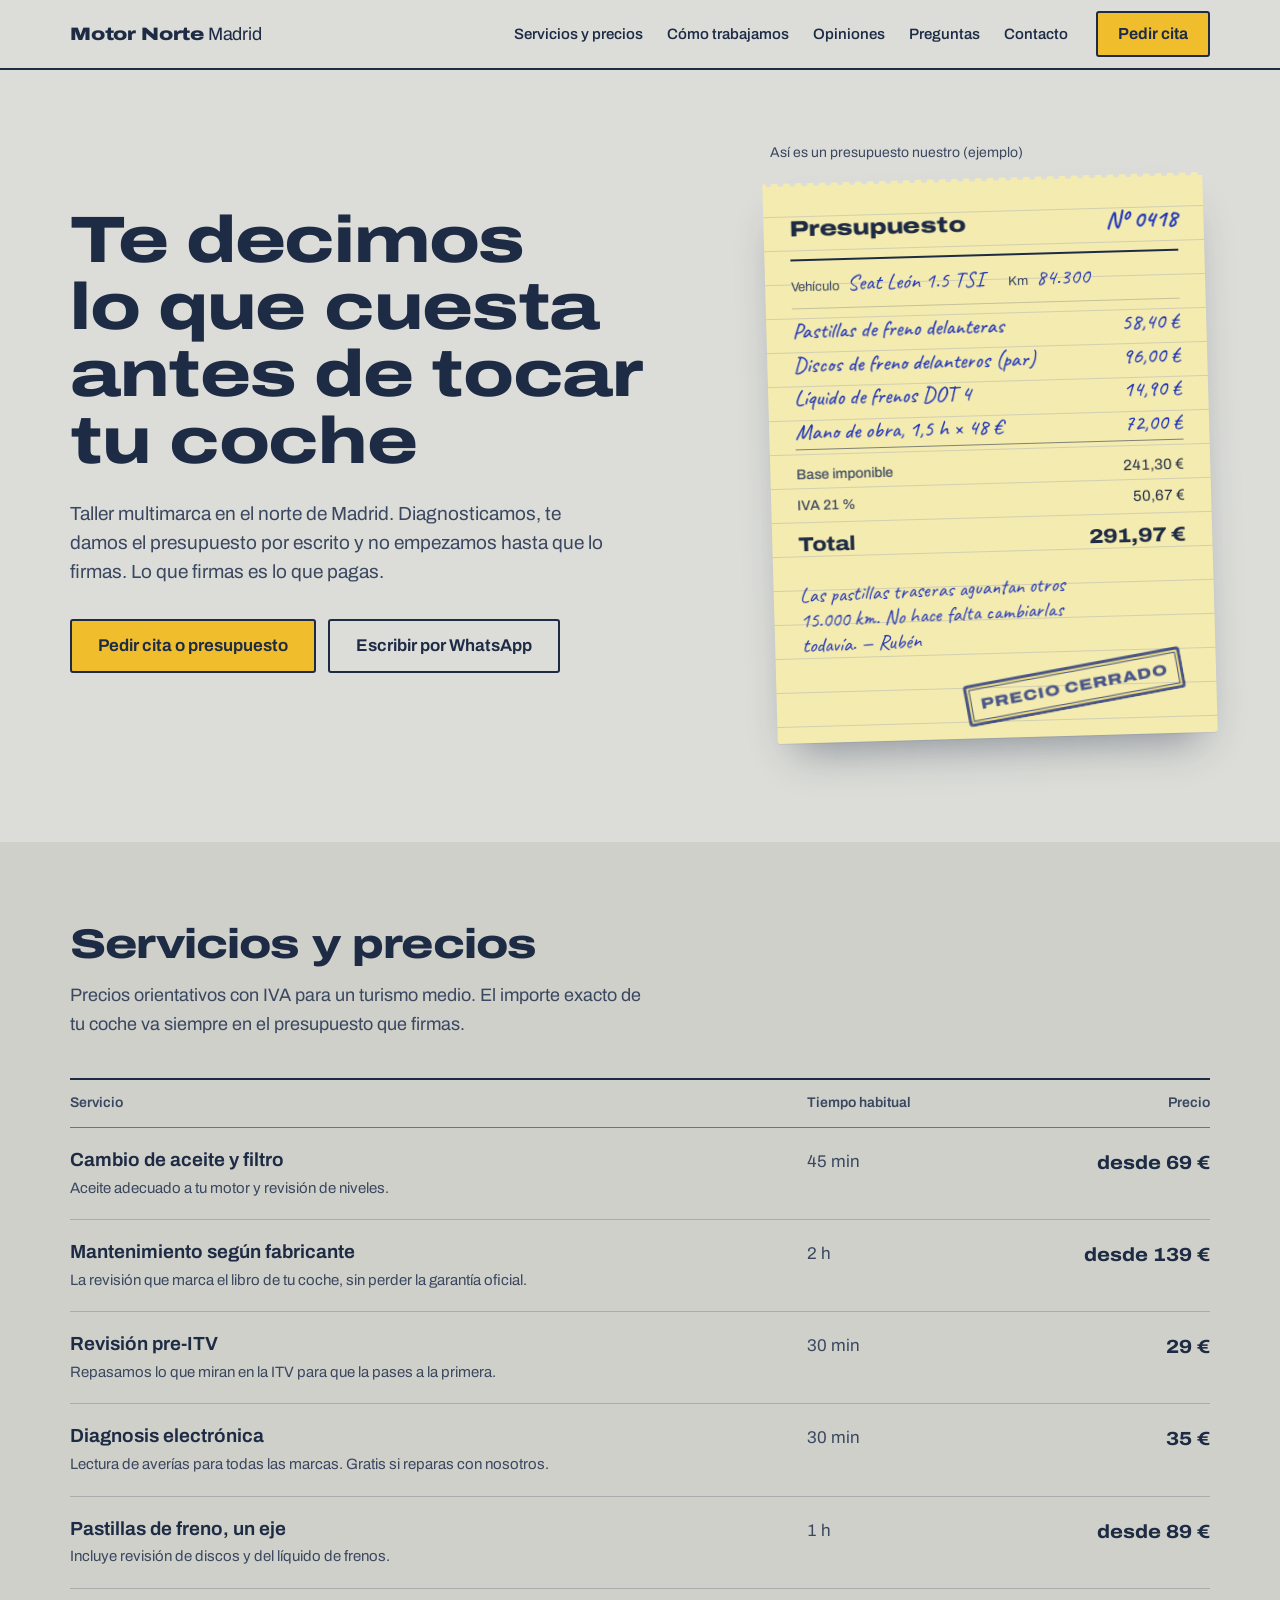
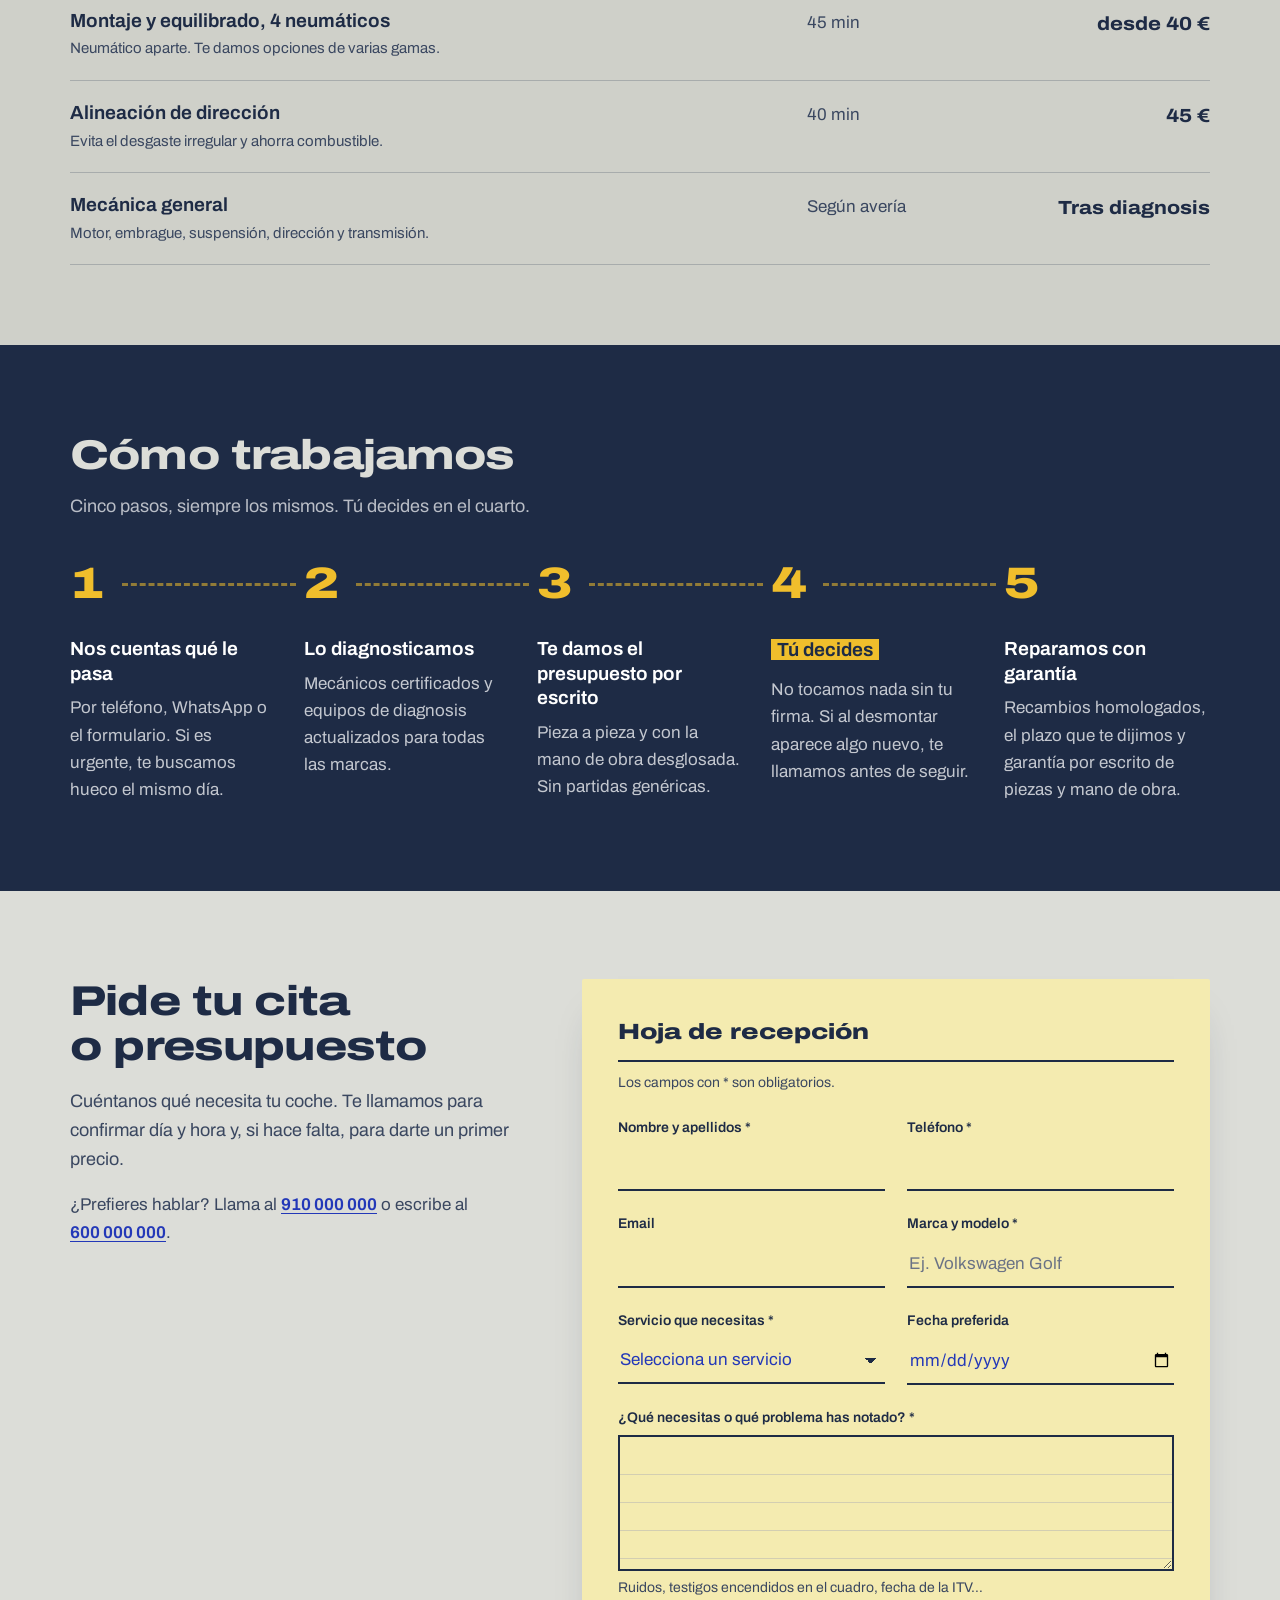
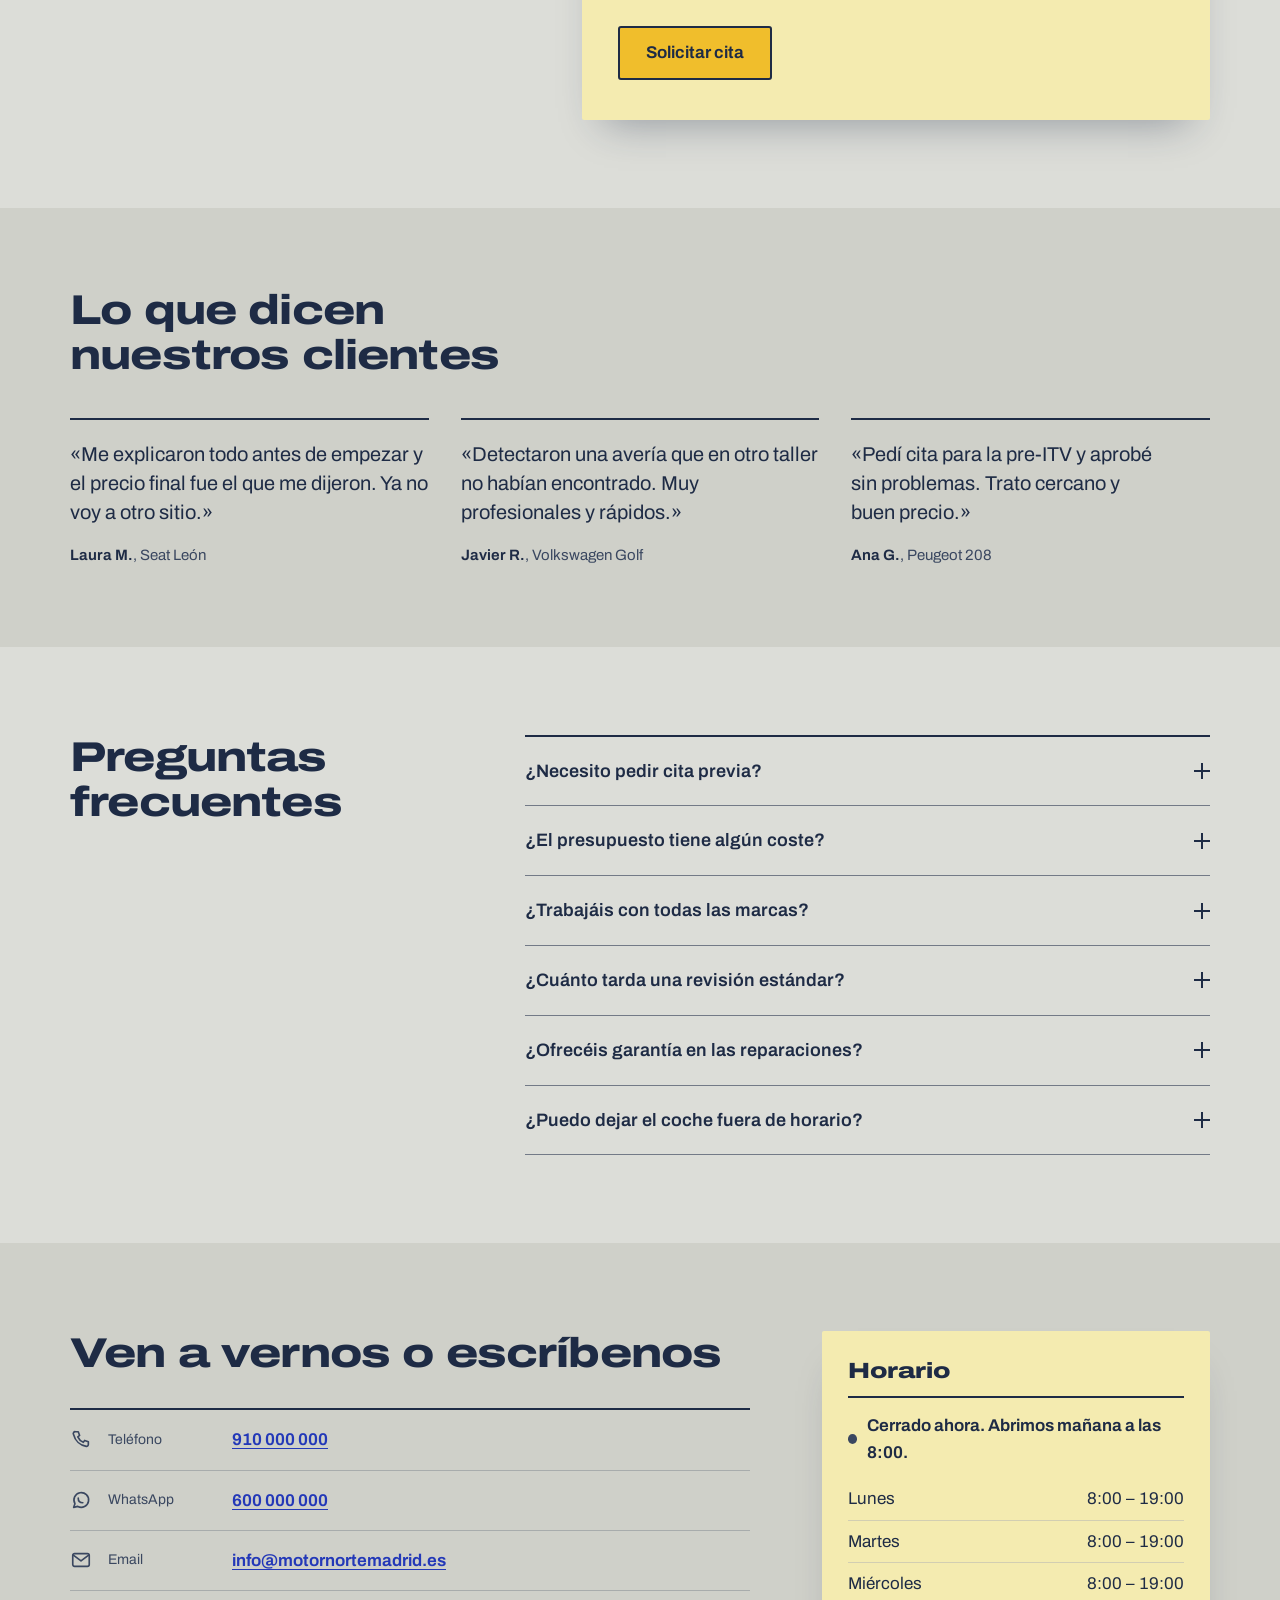
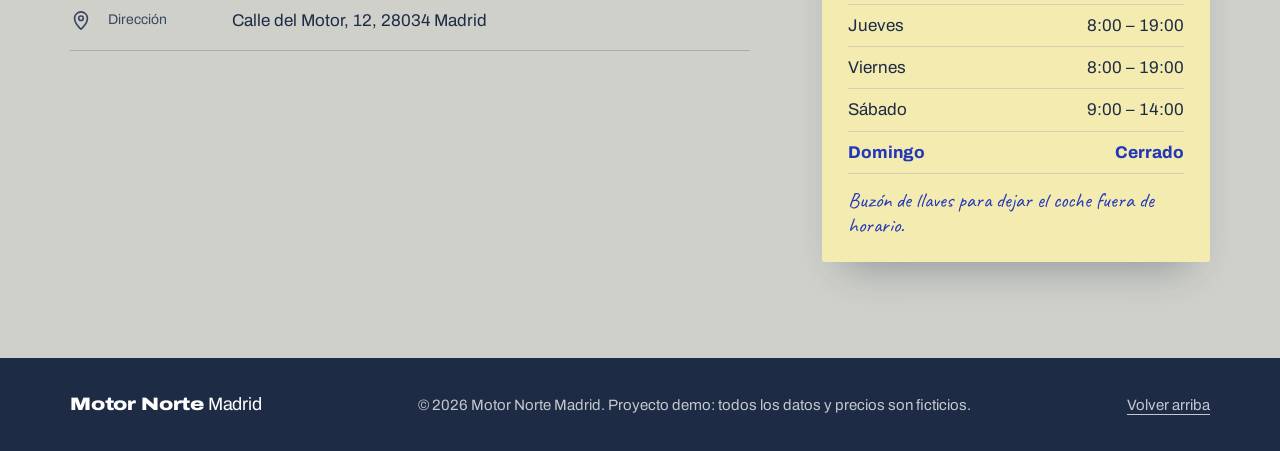
==== commit 053ebaa6: "Nuevo diseño" ====
--- a/index.html
+++ b/index.html
@@ -5,6 +5,7 @@
   <meta name="viewport" content="width=device-width, initial-scale=1.0" />
   <title>Motor Norte Madrid | Taller Mecánico de Confianza</title>
   <meta name="description" content="Taller mecánico en el norte de Madrid. Mantenimiento, revisiones, diagnosis, neumáticos, frenos e ITV. Pide tu cita o presupuesto sin compromiso." />
+  <meta name="theme-color" content="#1E2B45" />
 
   <!-- Favicon: SVG moderno + fallback PNG para navegadores/plataformas que no soportan SVG -->
   <link rel="icon" type="image/svg+xml" href="assets/icons/favicon.svg" />
@@ -30,6 +31,11 @@
   <meta name="twitter:description" content="Mantenimiento, revisiones, diagnosis, neumáticos, frenos e ITV en el norte de Madrid. Pide tu cita o presupuesto sin compromiso." />
   <meta name="twitter:image" content="assets/img/og-image.png" />
 
+  <!-- Tipografía: Archivo (eje de anchura para titulares) + Caveat (solo notas a mano) -->
+  <link rel="preconnect" href="https://fonts.googleapis.com" />
+  <link rel="preconnect" href="https://fonts.gstatic.com" crossorigin />
+  <link rel="stylesheet" href="https://fonts.googleapis.com/css2?family=Archivo:ital,wdth,wght@0,62..125,100..900;1,62..125,100..900&family=Caveat:wght@500;700&display=swap" />
+
   <link rel="stylesheet" href="assets/css/styles.css" />
 </head>
 <body>
@@ -38,15 +44,14 @@
 
   <header class="site-header" id="site-header">
     <div class="container header-inner">
-      <a href="#inicio" class="logo">Motor<span>Norte</span>Madrid</a>
-
-      <nav class="main-nav" id="main-nav">
+      <a href="#inicio" class="logo"><b>Motor Norte</b> Madrid</a>
+
+      <nav class="main-nav" id="main-nav" aria-label="Principal">
         <ul>
-          <li><a href="#inicio">Inicio</a></li>
-          <li><a href="#servicios">Servicios</a></li>
-          <li><a href="#ventajas">Ventajas</a></li>
+          <li><a href="#servicios">Servicios y precios</a></li>
+          <li><a href="#como-trabajamos">Cómo trabajamos</a></li>
           <li><a href="#testimonios">Opiniones</a></li>
-          <li><a href="#faq">FAQ</a></li>
+          <li><a href="#faq">Preguntas</a></li>
           <li><a href="#contacto">Contacto</a></li>
         </ul>
         <a href="#cita" class="btn btn-primary nav-cta">Pedir cita</a>
@@ -64,132 +69,147 @@
     <section id="inicio" class="hero">
       <div class="container hero-inner">
         <div class="hero-text">
-          <p class="eyebrow">Taller mecánico multimarca · Zona Norte de Madrid</p>
-          <h1>Cuidamos tu coche como si fuera nuestro</h1>
+          <h1>Te decimos lo que cuesta antes de tocar tu coche</h1>
           <p class="hero-lead">
-            Mantenimiento, revisiones y reparaciones con mecánicos certificados, piezas de calidad
-            y presupuesto claro antes de tocar tu vehículo. Sin sorpresas, sin letra pequeña.
+            Taller multimarca en el norte de Madrid. Diagnosticamos, te damos el presupuesto
+            por escrito y no empezamos hasta que lo firmas. Lo que firmas es lo que pagas.
           </p>
           <div class="hero-actions">
             <a href="#cita" class="btn btn-primary btn-lg">Pedir cita o presupuesto</a>
-            <a href="https://wa.me/34600000000" class="btn btn-outline btn-lg" target="_blank" rel="noopener">
-              Hablar por WhatsApp
+            <a href="https://wa.me/34600000000" class="btn btn-ghost btn-lg" target="_blank" rel="noopener">
+              Escribir por WhatsApp
             </a>
           </div>
-          <ul class="hero-badges">
-            <li>Presupuesto sin compromiso</li>
-            <li>Garantía en reparaciones</li>
-            <li>Todas las marcas</li>
-          </ul>
-        </div>
-
-        <div class="hero-visual" aria-hidden="true">
-          <div class="hero-visual-card">
-            <svg viewBox="0 0 24 24" class="hero-icon"><use href="#icon-gauge"></use></svg>
-            <p class="hero-visual-title">Diagnosis en el momento</p>
-            <p class="hero-visual-sub">Equipos de diagnosis electrónica para todas las marcas</p>
-          </div>
-        </div>
+        </div>
+
+        <figure class="presupuesto" aria-labelledby="presupuesto-caption">
+          <figcaption id="presupuesto-caption" class="presupuesto-caption">Así es un presupuesto nuestro (ejemplo)</figcaption>
+          <div class="presupuesto-sheet">
+            <div class="presupuesto-head">
+              <span class="presupuesto-title">Presupuesto</span>
+              <span class="presupuesto-num">Nº 0418</span>
+            </div>
+            <dl class="presupuesto-vehiculo">
+              <div><dt>Vehículo</dt><dd>Seat León 1.5 TSI</dd></div>
+              <div><dt>Km</dt><dd>84.300</dd></div>
+            </dl>
+            <table class="presupuesto-lines">
+              <caption class="visually-hidden">Desglose del presupuesto de ejemplo</caption>
+              <tbody>
+                <tr style="--i:0"><th scope="row">Pastillas de freno delanteras</th><td>58,40 €</td></tr>
+                <tr style="--i:1"><th scope="row">Discos de freno delanteros (par)</th><td>96,00 €</td></tr>
+                <tr style="--i:2"><th scope="row">Líquido de frenos DOT 4</th><td>14,90 €</td></tr>
+                <tr style="--i:3"><th scope="row">Mano de obra, 1,5 h × 48 €</th><td>72,00 €</td></tr>
+              </tbody>
+              <tfoot>
+                <tr class="presupuesto-sub"><th scope="row">Base imponible</th><td>241,30 €</td></tr>
+                <tr class="presupuesto-sub"><th scope="row">IVA 21 %</th><td>50,67 €</td></tr>
+                <tr class="presupuesto-total"><th scope="row">Total</th><td>291,97 €</td></tr>
+              </tfoot>
+            </table>
+            <p class="presupuesto-nota">Las pastillas traseras aguantan otros 15.000 km. No hace falta cambiarlas todavía. — Rubén</p>
+            <span class="presupuesto-sello" aria-hidden="true">Precio cerrado</span>
+          </div>
+        </figure>
       </div>
     </section>
 
     <!-- SERVICIOS -->
     <section id="servicios" class="servicios">
       <div class="container">
-        <p class="section-eyebrow">Qué hacemos</p>
-        <h2>Servicios del taller</h2>
-        <p class="section-lead">Todo lo que tu vehículo necesita, en un mismo sitio.</p>
-
-        <div class="servicios-grid">
-          <article class="servicio-card">
-            <span class="servicio-icon"><svg viewBox="0 0 24 24" aria-hidden="true"><use href="#icon-wrench"></use></svg></span>
-            <h3>Mantenimiento</h3>
-            <p>Revisiones periódicas según el fabricante para alargar la vida de tu coche.</p>
-          </article>
-
-          <article class="servicio-card">
-            <span class="servicio-icon"><svg viewBox="0 0 24 24" aria-hidden="true"><use href="#icon-checklist"></use></svg></span>
-            <h3>Revisiones</h3>
-            <p>Chequeo completo de puntos clave antes de un viaje largo o la ITV.</p>
-          </article>
-
-          <article class="servicio-card">
-            <span class="servicio-icon"><svg viewBox="0 0 24 24" aria-hidden="true"><use href="#icon-gear"></use></svg></span>
-            <h3>Mecánica general</h3>
-            <p>Reparaciones de motor, transmisión, suspensión y dirección.</p>
-          </article>
-
-          <article class="servicio-card">
-            <span class="servicio-icon"><svg viewBox="0 0 24 24" aria-hidden="true"><use href="#icon-gauge"></use></svg></span>
-            <h3>Diagnosis electrónica</h3>
-            <p>Detección precisa de averías con equipos de diagnosis actualizados.</p>
-          </article>
-
-          <article class="servicio-card">
-            <span class="servicio-icon"><svg viewBox="0 0 24 24" aria-hidden="true"><use href="#icon-tire"></use></svg></span>
-            <h3>Neumáticos</h3>
-            <p>Montaje, equilibrado y alineación para tu seguridad y ahorro de combustible.</p>
-          </article>
-
-          <article class="servicio-card">
-            <span class="servicio-icon"><svg viewBox="0 0 24 24" aria-hidden="true"><use href="#icon-brake"></use></svg></span>
-            <h3>Frenos</h3>
-            <p>Revisión y sustitución de pastillas, discos y líquido de frenos.</p>
-          </article>
-
-          <article class="servicio-card">
-            <span class="servicio-icon"><svg viewBox="0 0 24 24" aria-hidden="true"><use href="#icon-drop"></use></svg></span>
-            <h3>Cambio de aceite</h3>
-            <p>Aceite y filtros adecuados para tu motor, con revisión de niveles incluida.</p>
-          </article>
-
-          <article class="servicio-card">
-            <span class="servicio-icon"><svg viewBox="0 0 24 24" aria-hidden="true"><use href="#icon-shield"></use></svg></span>
-            <h3>ITV / Pre-ITV</h3>
-            <p>Revisamos tu coche antes de la ITV para que la pases a la primera.</p>
-          </article>
-        </div>
-      </div>
-    </section>
-
-    <!-- VENTAJAS -->
-    <section id="ventajas" class="ventajas">
+        <div class="section-head">
+          <h2>Servicios y precios</h2>
+          <p class="section-lead">
+            Precios orientativos con IVA para un turismo medio. El importe exacto de tu coche
+            va siempre en el presupuesto que firmas.
+          </p>
+        </div>
+
+        <table class="tarifa">
+          <caption class="visually-hidden">Servicios del taller con tiempo habitual y precio orientativo</caption>
+          <thead>
+            <tr>
+              <th scope="col">Servicio</th>
+              <th scope="col">Tiempo habitual</th>
+              <th scope="col">Precio</th>
+            </tr>
+          </thead>
+          <tbody>
+            <tr>
+              <th scope="row">Cambio de aceite y filtro<span>Aceite adecuado a tu motor y revisión de niveles.</span></th>
+              <td data-label="Tiempo">45 min</td>
+              <td data-label="Precio">desde 69 €</td>
+            </tr>
+            <tr>
+              <th scope="row">Mantenimiento según fabricante<span>La revisión que marca el libro de tu coche, sin perder la garantía oficial.</span></th>
+              <td data-label="Tiempo">2 h</td>
+              <td data-label="Precio">desde 139 €</td>
+            </tr>
+            <tr>
+              <th scope="row">Revisión pre-ITV<span>Repasamos lo que miran en la ITV para que la pases a la primera.</span></th>
+              <td data-label="Tiempo">30 min</td>
+              <td data-label="Precio">29 €</td>
+            </tr>
+            <tr>
+              <th scope="row">Diagnosis electrónica<span>Lectura de averías para todas las marcas. Gratis si reparas con nosotros.</span></th>
+              <td data-label="Tiempo">30 min</td>
+              <td data-label="Precio">35 €</td>
+            </tr>
+            <tr>
+              <th scope="row">Pastillas de freno, un eje<span>Incluye revisión de discos y del líquido de frenos.</span></th>
+              <td data-label="Tiempo">1 h</td>
+              <td data-label="Precio">desde 89 €</td>
+            </tr>
+            <tr>
+              <th scope="row">Montaje y equilibrado, 4 neumáticos<span>Neumático aparte. Te damos opciones de varias gamas.</span></th>
+              <td data-label="Tiempo">45 min</td>
+              <td data-label="Precio">desde 40 €</td>
+            </tr>
+            <tr>
+              <th scope="row">Alineación de dirección<span>Evita el desgaste irregular y ahorra combustible.</span></th>
+              <td data-label="Tiempo">40 min</td>
+              <td data-label="Precio">45 €</td>
+            </tr>
+            <tr>
+              <th scope="row">Mecánica general<span>Motor, embrague, suspensión, dirección y transmisión.</span></th>
+              <td data-label="Tiempo">Según avería</td>
+              <td data-label="Precio">Tras diagnosis</td>
+            </tr>
+          </tbody>
+        </table>
+      </div>
+    </section>
+
+    <!-- CÓMO TRABAJAMOS -->
+    <section id="como-trabajamos" class="proceso">
       <div class="container">
-        <p class="section-eyebrow">Por qué elegirnos</p>
-        <h2>Un taller en el que puedes confiar</h2>
-
-        <div class="ventajas-grid">
-          <div class="ventaja-item">
-            <span class="ventaja-icon"><svg viewBox="0 0 24 24" aria-hidden="true"><use href="#icon-check"></use></svg></span>
-            <h3>Mecánicos certificados</h3>
-            <p>Equipo con formación continua en las últimas tecnologías del automóvil.</p>
-          </div>
-          <div class="ventaja-item">
-            <span class="ventaja-icon"><svg viewBox="0 0 24 24" aria-hidden="true"><use href="#icon-check"></use></svg></span>
-            <h3>Presupuesto sin compromiso</h3>
-            <p>Te explicamos qué necesita tu coche antes de empezar a trabajar en él.</p>
-          </div>
-          <div class="ventaja-item">
-            <span class="ventaja-icon"><svg viewBox="0 0 24 24" aria-hidden="true"><use href="#icon-check"></use></svg></span>
-            <h3>Garantía en reparaciones</h3>
-            <p>Todas nuestras intervenciones cuentan con garantía por escrito.</p>
-          </div>
-          <div class="ventaja-item">
-            <span class="ventaja-icon"><svg viewBox="0 0 24 24" aria-hidden="true"><use href="#icon-check"></use></svg></span>
-            <h3>Piezas de calidad</h3>
-            <p>Trabajamos solo con recambios homologados y de marcas reconocidas.</p>
-          </div>
-          <div class="ventaja-item">
-            <span class="ventaja-icon"><svg viewBox="0 0 24 24" aria-hidden="true"><use href="#icon-check"></use></svg></span>
-            <h3>Atención rápida</h3>
-            <p>Citas ágiles y tiempos de reparación ajustados a lo que te decimos.</p>
-          </div>
-          <div class="ventaja-item">
-            <span class="ventaja-icon"><svg viewBox="0 0 24 24" aria-hidden="true"><use href="#icon-check"></use></svg></span>
-            <h3>Precios transparentes</h3>
-            <p>Sin cargos ocultos: lo que se presupuesta es lo que se factura.</p>
-          </div>
-        </div>
+        <div class="section-head">
+          <h2>Cómo trabajamos</h2>
+          <p class="section-lead">Cinco pasos, siempre los mismos. Tú decides en el cuarto.</p>
+        </div>
+
+        <ol class="proceso-list">
+          <li>
+            <h3>Nos cuentas qué le pasa</h3>
+            <p>Por teléfono, WhatsApp o el formulario. Si es urgente, te buscamos hueco el mismo día.</p>
+          </li>
+          <li>
+            <h3>Lo diagnosticamos</h3>
+            <p>Mecánicos certificados y equipos de diagnosis actualizados para todas las marcas.</p>
+          </li>
+          <li>
+            <h3>Te damos el presupuesto por escrito</h3>
+            <p>Pieza a pieza y con la mano de obra desglosada. Sin partidas genéricas.</p>
+          </li>
+          <li>
+            <h3>Tú decides</h3>
+            <p>No tocamos nada sin tu firma. Si al desmontar aparece algo nuevo, te llamamos antes de seguir.</p>
+          </li>
+          <li>
+            <h3>Reparamos con garantía</h3>
+            <p>Recambios homologados, el plazo que te dijimos y garantía por escrito de piezas y mano de obra.</p>
+          </li>
+        </ol>
       </div>
     </section>
 
@@ -197,19 +217,21 @@
     <section id="cita" class="cita">
       <div class="container cita-inner">
         <div class="cita-info">
-          <p class="section-eyebrow">Reserva online</p>
           <h2>Pide tu cita o presupuesto</h2>
           <p class="section-lead">
-            Cuéntanos qué necesita tu coche y te contactaremos para confirmar día y hora.
-            Sin compromiso.
+            Cuéntanos qué necesita tu coche. Te llamamos para confirmar día y hora
+            y, si hace falta, para darte un primer precio.
           </p>
-          <p class="cita-note">
-            Esta es una demo: el formulario valida los datos en el propio navegador,
-            pero no envía la información a ningún servidor ni servicio externo todavía.
+          <p class="cita-alt">
+            ¿Prefieres hablar? Llama al <a href="tel:+34910000000">910 000 000</a>
+            o escribe al <a href="https://wa.me/34600000000" target="_blank" rel="noopener">600 000 000</a>.
           </p>
         </div>
 
         <form class="cita-form" id="cita-form" novalidate>
+          <p class="cita-form-title">Hoja de recepción</p>
+          <p class="cita-form-legend">Los campos con * son obligatorios.</p>
+
           <div class="form-row">
             <div class="form-group">
               <label for="nombre">Nombre y apellidos *</label>
@@ -225,8 +247,8 @@
 
           <div class="form-row">
             <div class="form-group">
-              <label for="email">Email *</label>
-              <input type="email" id="email" name="email" autocomplete="email" required />
+              <label for="email">Email</label>
+              <input type="email" id="email" name="email" autocomplete="email" />
               <span class="form-error" id="error-email"></span>
             </div>
             <div class="form-group">
@@ -260,8 +282,10 @@
           </div>
 
           <div class="form-group">
-            <label for="mensaje">Cuéntanos más (opcional)</label>
-            <textarea id="mensaje" name="mensaje" rows="4" placeholder="Ruidos, avisos en el cuadro, fecha de la ITV..."></textarea>
+            <label for="descripcion">¿Qué necesitas o qué problema has notado? *</label>
+            <textarea id="descripcion" name="descripcion" rows="4" aria-describedby="help-descripcion"></textarea>
+            <small class="form-help" id="help-descripcion">Ruidos, testigos encendidos en el cuadro, fecha de la ITV…</small>
+            <span class="form-error" id="error-descripcion"></span>
           </div>
 
           <button type="submit" class="btn btn-primary btn-lg form-submit">Solicitar cita</button>
@@ -274,28 +298,29 @@
     <!-- TESTIMONIOS -->
     <section id="testimonios" class="testimonios">
       <div class="container">
-        <p class="section-eyebrow">Opiniones</p>
-        <h2>Lo que dicen nuestros clientes</h2>
+        <div class="section-head">
+          <h2>Lo que dicen nuestros clientes</h2>
+        </div>
 
         <div class="testimonios-grid">
-          <blockquote class="testimonio-card">
-            <p>"Me explicaron todo antes de empezar y el precio final fue el que me dijeron. Ya no voy a otro sitio."</p>
+          <blockquote class="testimonio">
+            <p>Me explicaron todo antes de empezar y el precio final fue el que me dijeron. Ya no voy a otro sitio.</p>
             <footer>
               <span class="testimonio-nombre">Laura M.</span>
               <span class="testimonio-coche">Seat León</span>
             </footer>
           </blockquote>
 
-          <blockquote class="testimonio-card">
-            <p>"Detectaron una avería que en otro taller no habían encontrado. Muy profesionales y rápidos."</p>
+          <blockquote class="testimonio">
+            <p>Detectaron una avería que en otro taller no habían encontrado. Muy profesionales y rápidos.</p>
             <footer>
               <span class="testimonio-nombre">Javier R.</span>
               <span class="testimonio-coche">Volkswagen Golf</span>
             </footer>
           </blockquote>
 
-          <blockquote class="testimonio-card">
-            <p>"Pedí cita para la pre-ITV y aprobé sin problemas. Trato cercano y buen precio."</p>
+          <blockquote class="testimonio">
+            <p>Pedí cita para la pre-ITV y aprobé sin problemas. Trato cercano y buen precio.</p>
             <footer>
               <span class="testimonio-nombre">Ana G.</span>
               <span class="testimonio-coche">Peugeot 208</span>
@@ -307,9 +332,10 @@
 
     <!-- FAQ -->
     <section id="faq" class="faq">
-      <div class="container">
-        <p class="section-eyebrow">Dudas frecuentes</p>
-        <h2>Preguntas frecuentes</h2>
+      <div class="container faq-inner">
+        <div class="section-head">
+          <h2>Preguntas frecuentes</h2>
+        </div>
 
         <div class="faq-list">
           <div class="faq-item">
@@ -379,54 +405,48 @@
     <section id="contacto" class="contacto">
       <div class="container contacto-inner">
         <div class="contacto-info">
-          <p class="section-eyebrow">Contacto</p>
           <h2>Ven a vernos o escríbenos</h2>
 
           <ul class="contacto-list">
             <li>
-              <span class="contacto-icon"><svg viewBox="0 0 24 24" aria-hidden="true"><use href="#icon-phone"></use></svg></span>
-              <div>
-                <span class="contacto-label">Teléfono</span>
-                <a href="tel:+34910000000">910 000 000</a>
-              </div>
+              <svg viewBox="0 0 24 24" aria-hidden="true"><use href="#icon-phone"></use></svg>
+              <span class="contacto-label">Teléfono</span>
+              <a href="tel:+34910000000">910 000 000</a>
             </li>
             <li>
-              <span class="contacto-icon"><svg viewBox="0 0 24 24" aria-hidden="true"><use href="#icon-whatsapp"></use></svg></span>
-              <div>
-                <span class="contacto-label">WhatsApp</span>
-                <a href="https://wa.me/34600000000" target="_blank" rel="noopener">600 000 000</a>
-              </div>
+              <svg viewBox="0 0 24 24" aria-hidden="true"><use href="#icon-whatsapp"></use></svg>
+              <span class="contacto-label">WhatsApp</span>
+              <a href="https://wa.me/34600000000" target="_blank" rel="noopener">600 000 000</a>
             </li>
             <li>
-              <span class="contacto-icon"><svg viewBox="0 0 24 24" aria-hidden="true"><use href="#icon-mail"></use></svg></span>
-              <div>
-                <span class="contacto-label">Email</span>
-                <a href="mailto:info@motornortemadrid.es">info@motornortemadrid.es</a>
-              </div>
+              <svg viewBox="0 0 24 24" aria-hidden="true"><use href="#icon-mail"></use></svg>
+              <span class="contacto-label">Email</span>
+              <a href="mailto:info@motornortemadrid.es">info@motornortemadrid.es</a>
             </li>
             <li>
-              <span class="contacto-icon"><svg viewBox="0 0 24 24" aria-hidden="true"><use href="#icon-pin"></use></svg></span>
-              <div>
-                <span class="contacto-label">Dirección</span>
-                <span>Calle del Motor, 12 · 28034 Madrid</span>
-              </div>
-            </li>
-            <li>
-              <span class="contacto-icon"><svg viewBox="0 0 24 24" aria-hidden="true"><use href="#icon-clock"></use></svg></span>
-              <div>
-                <span class="contacto-label">Horario</span>
-                <span>Lun-Vie 8:00-19:00 · Sáb 9:00-14:00</span>
-              </div>
+              <svg viewBox="0 0 24 24" aria-hidden="true"><use href="#icon-pin"></use></svg>
+              <span class="contacto-label">Dirección</span>
+              <span>Calle del Motor, 12, 28034 Madrid</span>
             </li>
           </ul>
         </div>
 
-        <div class="contacto-map" aria-hidden="true">
-          <div class="map-placeholder">
-            <svg viewBox="0 0 24 24" class="map-icon"><use href="#icon-pin"></use></svg>
-            <p>Mapa de localización</p>
-            <span>(placeholder de demo)</span>
-          </div>
+        <div class="horario">
+          <h3 class="horario-title">Horario</h3>
+          <p class="horario-estado" id="horario-estado" aria-live="polite"></p>
+          <table class="horario-table">
+            <caption class="visually-hidden">Horario de apertura del taller</caption>
+            <tbody>
+              <tr data-days="1"><th scope="row">Lunes</th><td>8:00 – 19:00</td></tr>
+              <tr data-days="2"><th scope="row">Martes</th><td>8:00 – 19:00</td></tr>
+              <tr data-days="3"><th scope="row">Miércoles</th><td>8:00 – 19:00</td></tr>
+              <tr data-days="4"><th scope="row">Jueves</th><td>8:00 – 19:00</td></tr>
+              <tr data-days="5"><th scope="row">Viernes</th><td>8:00 – 19:00</td></tr>
+              <tr data-days="6"><th scope="row">Sábado</th><td>9:00 – 14:00</td></tr>
+              <tr data-days="0"><th scope="row">Domingo</th><td>Cerrado</td></tr>
+            </tbody>
+          </table>
+          <p class="horario-nota">Buzón de llaves para dejar el coche fuera de horario.</p>
         </div>
       </div>
     </section>
@@ -435,8 +455,8 @@
 
   <footer class="site-footer">
     <div class="container footer-inner">
-      <a href="#inicio" class="logo logo-footer">Motor<span>Norte</span>Madrid</a>
-      <p>&copy; <span id="anio"></span> Motor Norte Madrid. Proyecto demo — Todos los datos son ficticios.</p>
+      <a href="#inicio" class="logo logo-footer"><b>Motor Norte</b> Madrid</a>
+      <p>&copy; <span id="anio"></span> Motor Norte Madrid. Proyecto demo: todos los datos y precios son ficticios.</p>
       <a href="#inicio" class="footer-top">Volver arriba</a>
     </div>
   </footer>
--- a/assets/css/styles.css
+++ b/assets/css/styles.css
@@ -1,160 +1,131 @@
 /* ==========================================================================
    Motor Norte Madrid — Estilos
-   Mobile-first. Sin frameworks ni dependencias externas.
+   Concepto: la hoja de presupuesto del taller. Papel autocopiativo, tinta
+   de bolígrafo, buzo azul marino, suelo de hormigón y amarillo de
+   señalización (reservado solo para la acción principal).
+   Mobile-first. Sin frameworks.
    ========================================================================== */
 
 :root {
-  /* Paleta: grafito + acento naranja/rojo */
-  --color-bg: #ffffff;
-  --color-bg-alt: #f4f5f7;
-  --color-graphite-900: #14171c;
-  --color-graphite-800: #1d2128;
-  --color-graphite-700: #2b303a;
-  --color-graphite-500: #565d6b;
-  --color-graphite-300: #9aa1ad;
-  --color-graphite-100: #e3e5e9;
-
-  --color-accent: #ff5a26;
-  --color-accent-dark: #e04513;
-  --color-accent-light: #ffe6db;
-
-  /* Variantes más oscuras del acento, usadas SOLO donde el color hace de
-     texto o de fondo bajo texto blanco (botones, etiquetas de sección).
-     El --color-accent base (3.1:1 sobre blanco) no llega al 4.5:1 que pide
-     WCAG AA para texto. --color-accent-contrast es la versión MÁS VIVA
-     (misma tonalidad, 100% de saturación) que aún cumple ese mínimo:
-     #db3500 ≈ 4.65:1 sobre blanco. Para usos decorativos no textuales
-     (iconos, bullets, bordes) --color-accent sigue siendo válido porque
-     ahí solo hace falta 3:1. */
-  --color-accent-contrast: #db3500;
-  --color-accent-contrast-dark: #b82c00;
-
-  --color-success: #176b3a;
-  --color-error: #c62f2f;
-
-  --font-base: -apple-system, BlinkMacSystemFont, "Segoe UI", Roboto, Helvetica, Arial, sans-serif;
-
-  --radius-sm: 6px;
-  --radius-md: 12px;
-  --radius-lg: 20px;
-
-  --shadow-sm: 0 1px 3px rgba(20, 23, 28, 0.08);
-  --shadow-md: 0 8px 24px rgba(20, 23, 28, 0.12);
-  --shadow-lg: 0 16px 40px rgba(20, 23, 28, 0.18);
-
-  --container-width: 1140px;
-  --header-height: 72px;
-}
-
-/* ---------- Reset básico ---------- */
-*,
-*::before,
-*::after {
-  box-sizing: border-box;
-}
+  --hormigon: #dcddd8;      /* fondo general: suelo del taller */
+  --hormigon-2: #cfd0c9;    /* bandas alternas */
+  --buzo: #1e2b45;          /* texto, cabecera, secciones oscuras */
+  --buzo-soft: #3a4760;     /* texto secundario (6.7:1 sobre hormigón) */
+  --papel: #f4ebb0;         /* presupuesto, formulario, horario */
+  --tinta: #2338b8;         /* escrito a mano, enlaces, foco */
+  --senal: #f0be2c;         /* CTA principal */
+  --senal-dark: #dca714;
+
+  --error: #a3231b;
+  --ok: #17603a;
+
+  --line: rgba(30, 43, 69, 0.22);
+  --line-strong: rgba(30, 43, 69, 0.55);
+  --papel-rule: rgba(35, 56, 184, 0.16);
+
+  --font: "Archivo", "Helvetica Neue", Arial, sans-serif;
+  --font-mano: "Caveat", "Segoe Print", "Bradley Hand", cursive;
+
+  --container: 1180px;
+  --gutter: 20px;
+  --header-h: 68px;
+}
+
+/* ---------- Reset ---------- */
+*, *::before, *::after { box-sizing: border-box; }
 
 html {
   scroll-behavior: smooth;
+  scroll-padding-top: calc(var(--header-h) + 12px);
 }
 
 body {
   margin: 0;
-  font-family: var(--font-base);
-  color: var(--color-graphite-800);
-  background: var(--color-bg);
-  line-height: 1.55;
+  font-family: var(--font);
+  font-size: 1.0625rem;
+  line-height: 1.6;
+  color: var(--buzo);
+  background: var(--hormigon);
   -webkit-font-smoothing: antialiased;
-}
-
-/* Aplicada por JS mientras el menú móvil está abierto, para impedir el
-   scroll del contenido de fondo. */
-body.nav-open {
+  font-kerning: normal;
+}
+
+body.nav-open { overflow: hidden; }
+
+img, svg { max-width: 100%; display: block; }
+a { color: inherit; }
+ul, ol { list-style: none; margin: 0; padding: 0; }
+h1, h2, h3, p, figure, blockquote, dl, dd { margin: 0; }
+button { font: inherit; color: inherit; cursor: pointer; }
+table { border-collapse: collapse; }
+
+:focus-visible {
+  outline: 3px solid var(--tinta);
+  outline-offset: 3px;
+}
+
+.visually-hidden {
+  position: absolute !important;
+  width: 1px; height: 1px;
   overflow: hidden;
-}
-
-img,
-svg {
-  max-width: 100%;
-  display: block;
-}
-
-a {
-  color: inherit;
-  text-decoration: none;
-}
-
-ul {
-  list-style: none;
-  margin: 0;
-  padding: 0;
-}
-
-h1, h2, h3, p {
-  margin: 0;
-}
-
-button {
-  font: inherit;
-  cursor: pointer;
-}
-
-/* ---------- Utilidades ---------- */
+  clip: rect(0 0 0 0);
+  white-space: nowrap;
+}
+
 .container {
   width: 100%;
-  max-width: var(--container-width);
+  max-width: var(--container);
   margin-inline: auto;
-  padding-inline: 20px;
+  padding-inline: var(--gutter);
 }
 
 .skip-link {
   position: absolute;
   left: -999px;
   top: 0;
-  background: var(--color-accent);
-  color: #fff;
+  z-index: 1000;
   padding: 10px 16px;
-  border-radius: 0 0 var(--radius-sm) 0;
-  z-index: 1000;
-}
-
-.skip-link:focus {
-  left: 0;
-}
-
-/* Foco visible y consistente para navegación por teclado en toda la web.
-   Los inputs del formulario tienen su propio estilo de foco (ver más abajo)
-   más acorde a su diseño, pero también quedan cubiertos por esta regla. */
-a:focus-visible,
-button:focus-visible,
-input:focus-visible,
-select:focus-visible,
-textarea:focus-visible {
-  outline: 3px solid var(--color-accent-contrast);
-  outline-offset: 2px;
-  border-radius: 2px;
-}
-
-.section-eyebrow,
-.eyebrow {
-  color: var(--color-accent-contrast);
-  font-weight: 700;
-  font-size: 0.85rem;
-  letter-spacing: 0.06em;
-  text-transform: uppercase;
-  margin-bottom: 10px;
+  background: var(--buzo);
+  color: var(--hormigon);
+}
+.skip-link:focus { left: 0; }
+
+/* ---------- Tipografía ---------- */
+h1, h2 {
+  font-stretch: 125%;
+  font-weight: 800;
+  letter-spacing: -0.02em;
+  text-wrap: balance;
+}
+
+h1 {
+  font-size: clamp(2.35rem, 5.2vw, 4.1rem);
+  line-height: 1.02;
+  max-width: 15ch;
+}
+
+h2 {
+  font-size: clamp(1.8rem, 3.4vw, 2.6rem);
+  line-height: 1.08;
+}
+
+h3 {
+  font-size: 1.1875rem;
+  font-weight: 650;
+  line-height: 1.3;
+}
+
+.section-head {
+  display: grid;
+  gap: 14px;
+  margin-bottom: 40px;
+  max-width: 62ch;
 }
 
 .section-lead {
-  color: var(--color-graphite-500);
-  font-size: 1.05rem;
-  margin-top: 10px;
-  max-width: 60ch;
-}
-
-section h2 {
-  font-size: clamp(1.6rem, 1.3rem + 1.5vw, 2.3rem);
-  color: var(--color-graphite-900);
-  letter-spacing: -0.01em;
+  color: var(--buzo-soft);
+  font-size: 1.125rem;
+  max-width: 58ch;
 }
 
 /* ---------- Botones ---------- */
@@ -163,735 +134,874 @@
   align-items: center;
   justify-content: center;
   gap: 8px;
-  padding: 12px 22px;
-  border-radius: var(--radius-sm);
-  font-weight: 600;
-  font-size: 0.95rem;
-  border: 2px solid transparent;
-  transition: transform 0.15s ease, box-shadow 0.15s ease, background-color 0.15s ease, color 0.15s ease;
-  white-space: nowrap;
+  min-height: 46px;
+  padding: 10px 20px;
+  border: 2px solid var(--buzo);
+  border-radius: 3px;
+  font-weight: 650;
+  font-size: 1rem;
+  line-height: 1.2;
+  text-decoration: none;
+  text-align: center;
+  transition: background-color 0.15s ease, color 0.15s ease;
 }
 
 .btn-primary {
-  background: var(--color-accent-contrast);
-  color: #fff;
-  box-shadow: var(--shadow-sm);
-}
-
-.btn-primary:hover {
-  background: var(--color-accent-contrast-dark);
-  transform: translateY(-1px);
-  box-shadow: var(--shadow-md);
-}
-
-.btn-outline {
+  background: var(--senal);
+  color: var(--buzo);
+}
+.btn-primary:hover { background: var(--senal-dark); }
+.btn-primary:disabled { opacity: 0.6; cursor: progress; }
+
+.btn-ghost {
   background: transparent;
-  color: var(--color-graphite-900);
-  border-color: var(--color-graphite-100);
-}
-
-.btn-outline:hover {
-  border-color: var(--color-graphite-900);
-}
+  color: var(--buzo);
+}
+.btn-ghost:hover { background: var(--buzo); color: var(--hormigon); }
 
 .btn-lg {
+  min-height: 54px;
   padding: 14px 26px;
-  font-size: 1rem;
-}
-
-/* ---------- Header ---------- */
+  font-size: 1.0625rem;
+}
+
+/* ---------- Cabecera ---------- */
 .site-header {
   position: sticky;
   top: 0;
   z-index: 100;
-  background: rgba(255, 255, 255, 0.92);
-  backdrop-filter: blur(8px);
-  border-bottom: 1px solid var(--color-graphite-100);
+  background: var(--hormigon);
+  border-bottom: 2px solid var(--buzo);
 }
 
 .header-inner {
-  height: var(--header-height);
   display: flex;
   align-items: center;
   justify-content: space-between;
+  height: var(--header-h);
+  gap: 24px;
 }
 
 .logo {
-  font-weight: 800;
-  font-size: 1.2rem;
-  color: var(--color-graphite-900);
-  letter-spacing: -0.02em;
-}
-
-.logo span {
-  color: var(--color-accent-contrast);
-}
-
-.main-nav {
-  display: flex;
-  align-items: center;
-  gap: 28px;
+  font-size: 1.125rem;
+  font-weight: 400;
+  text-decoration: none;
+  white-space: nowrap;
+  letter-spacing: -0.01em;
+}
+.logo b {
+  font-stretch: 125%;
+  font-weight: 850;
 }
 
 .main-nav ul {
   display: flex;
-  gap: 24px;
+  flex-direction: column;
+  gap: 4px;
 }
 
 .main-nav a:not(.btn) {
-  font-weight: 500;
-  font-size: 0.95rem;
-  color: var(--color-graphite-700);
-  padding: 6px 2px;
-  border-bottom: 2px solid transparent;
-  transition: color 0.15s ease, border-color 0.15s ease;
-}
-
-.main-nav a:not(.btn):hover {
-  color: var(--color-graphite-900);
-  border-color: var(--color-accent);
-}
+  text-decoration: none;
+  font-weight: 550;
+}
+.main-nav a:not(.btn):hover { text-decoration: underline; text-underline-offset: 5px; }
 
 .menu-toggle {
-  display: none;
+  display: inline-flex;
   flex-direction: column;
   justify-content: center;
-  align-items: center;
   gap: 5px;
-  width: 40px;
-  height: 40px;
-  background: transparent;
-  border: none;
-  padding: 0;
-}
-
+  width: 46px;
+  height: 46px;
+  padding: 11px;
+  background: none;
+  border: 2px solid var(--buzo);
+  border-radius: 3px;
+}
 .menu-toggle span {
   display: block;
-  width: 22px;
   height: 2px;
-  background: var(--color-graphite-900);
+  background: var(--buzo);
   transition: transform 0.2s ease, opacity 0.2s ease;
+}
+.menu-toggle[aria-expanded="true"] span:nth-child(1) { transform: translateY(7px) rotate(45deg); }
+.menu-toggle[aria-expanded="true"] span:nth-child(2) { opacity: 0; }
+.menu-toggle[aria-expanded="true"] span:nth-child(3) { transform: translateY(-7px) rotate(-45deg); }
+
+@media (max-width: 860px) {
+  .main-nav {
+    position: fixed;
+    inset: var(--header-h) 0 0 0;
+    display: none;
+    flex-direction: column;
+    gap: 28px;
+    padding: 28px var(--gutter);
+    background: var(--buzo);
+    color: var(--hormigon);
+    overflow-y: auto;
+  }
+  .main-nav.is-open { display: flex; }
+  .main-nav a:not(.btn) {
+    display: block;
+    padding: 12px 0;
+    font-size: 1.5rem;
+    font-stretch: 115%;
+    font-weight: 700;
+    border-bottom: 1px solid rgba(220, 221, 216, 0.2);
+  }
+  .main-nav :focus-visible { outline-color: var(--senal); }
+  .main-nav .nav-cta { align-self: flex-start; }
+}
+
+@media (min-width: 861px) {
+  .menu-toggle { display: none; }
+  .main-nav {
+    display: flex;
+    align-items: center;
+    gap: 28px;
+  }
+  .main-nav ul { flex-direction: row; gap: 24px; }
+  .main-nav a:not(.btn) { font-size: 0.9375rem; }
 }
 
 /* ---------- Hero ---------- */
 .hero {
-  padding-block: 64px;
-  background: linear-gradient(180deg, var(--color-bg-alt) 0%, var(--color-bg) 100%);
+  padding: 48px 0 72px;
+  overflow: hidden;
 }
 
 .hero-inner {
   display: grid;
-  gap: 40px;
+  gap: 56px;
   align-items: center;
 }
 
-.hero-text h1 {
-  font-size: clamp(2rem, 1.5rem + 2.5vw, 3rem);
-  color: var(--color-graphite-900);
-  letter-spacing: -0.02em;
-  line-height: 1.15;
-  margin-block: 14px 18px;
+.hero-text {
+  display: grid;
+  gap: 24px;
 }
 
 .hero-lead {
-  color: var(--color-graphite-500);
-  font-size: 1.1rem;
-  max-width: 55ch;
+  font-size: 1.1875rem;
+  line-height: 1.55;
+  color: var(--buzo-soft);
+  max-width: 50ch;
 }
 
 .hero-actions {
   display: flex;
   flex-wrap: wrap;
-  gap: 14px;
-  margin-top: 28px;
-}
-
-.hero-badges {
-  display: flex;
-  flex-wrap: wrap;
-  gap: 10px 20px;
-  margin-top: 26px;
-}
-
-.hero-badges li {
-  font-size: 0.85rem;
-  font-weight: 600;
-  color: var(--color-graphite-700);
+  gap: 12px;
+  margin-top: 8px;
+}
+
+@media (min-width: 960px) {
+  .hero { padding: 72px 0 104px; }
+  .hero-inner { grid-template-columns: minmax(0, 1fr) 440px; gap: 64px; }
+}
+
+/* ---------- La hoja de presupuesto (elemento protagonista) ---------- */
+.presupuesto {
   position: relative;
-  padding-left: 18px;
-}
-
-.hero-badges li::before {
+  max-width: 440px;
+  width: 100%;
+  justify-self: center;
+}
+
+.presupuesto-caption {
+  margin-bottom: 14px;
+  font-size: 0.875rem;
+  color: var(--buzo-soft);
+}
+
+.presupuesto-sheet {
+  position: relative;
+  padding: 0 26px 28px;
+  background:
+    repeating-linear-gradient(
+      to bottom,
+      transparent 0,
+      transparent 33px,
+      var(--papel-rule) 33px,
+      var(--papel-rule) 34px
+    ),
+    var(--papel);
+  border-radius: 2px;
+  transform: rotate(-1.6deg);
+  box-shadow:
+    0 1px 0 rgba(30, 43, 69, 0.08),
+    0 24px 40px -18px rgba(30, 43, 69, 0.45);
+}
+
+/* Perforación del talonario en el borde superior */
+.presupuesto-sheet::before {
   content: "";
   position: absolute;
+  inset: 0 0 auto 0;
+  height: 8px;
+  background: radial-gradient(circle at 6px 0, var(--hormigon) 3px, transparent 3.5px) 0 0 / 12px 8px repeat-x;
+}
+
+.presupuesto-head {
+  display: flex;
+  justify-content: space-between;
+  align-items: baseline;
+  padding: 26px 0 12px;
+  border-bottom: 2px solid var(--buzo);
+}
+
+.presupuesto-title {
+  font-stretch: 125%;
+  font-weight: 850;
+  font-size: 1.375rem;
+  letter-spacing: -0.01em;
+}
+
+.presupuesto-num {
+  font-family: var(--font-mano);
+  font-size: 1.5rem;
+  font-weight: 700;
+  color: var(--tinta);
+}
+
+.presupuesto-vehiculo {
+  display: flex;
+  gap: 24px;
+  padding: 10px 0;
+  border-bottom: 1px solid var(--line);
+}
+.presupuesto-vehiculo div { display: flex; align-items: baseline; gap: 8px; }
+.presupuesto-vehiculo dt { font-size: 0.8125rem; color: var(--buzo-soft); }
+.presupuesto-vehiculo dd {
+  font-family: var(--font-mano);
+  font-size: 1.375rem;
+  line-height: 1.2;
+  color: var(--tinta);
+}
+
+.presupuesto-lines {
+  width: 100%;
+  margin-top: 6px;
+}
+
+.presupuesto-lines th,
+.presupuesto-lines td {
+  padding: 3px 0;
+  text-align: left;
+  vertical-align: baseline;
+}
+.presupuesto-lines td { text-align: right; white-space: nowrap; padding-left: 12px; }
+
+/* Partidas: escritas a mano */
+.presupuesto-lines tbody th,
+.presupuesto-lines tbody td {
+  font-family: var(--font-mano);
+  font-weight: 500;
+  font-size: 1.375rem;
+  line-height: 1.25;
+  color: var(--tinta);
+}
+
+/* Totales: impresos, con cifras tabulares */
+.presupuesto-lines tfoot th { font-weight: 500; font-size: 0.875rem; color: var(--buzo-soft); }
+.presupuesto-lines tfoot td {
+  font-variant-numeric: tabular-nums;
+  font-size: 0.9375rem;
+}
+.presupuesto-lines tfoot tr:first-child th,
+.presupuesto-lines tfoot tr:first-child td { padding-top: 12px; border-top: 1px solid var(--line-strong); }
+
+.presupuesto-total th,
+.presupuesto-total td {
+  padding-top: 8px !important;
+  font-stretch: 115%;
+  font-weight: 800 !important;
+  font-size: 1.25rem !important;
+  color: var(--buzo) !important;
+}
+
+.presupuesto-nota {
+  margin-top: 18px;
+  max-width: 30ch;
+  font-family: var(--font-mano);
+  font-size: 1.3125rem;
+  line-height: 1.2;
+  color: var(--tinta);
+  transform: rotate(-1deg);
+}
+
+.presupuesto-sello {
+  display: block;
+  width: max-content;
+  margin: 16px 6px 0 auto;
+  padding: 6px 12px;
+  border: 3px solid var(--tinta);
+  border-radius: 4px;
+  box-shadow: inset 0 0 0 2px var(--papel), inset 0 0 0 3px var(--tinta);
+  color: var(--tinta);
+  font-stretch: 125%;
+  font-weight: 850;
+  font-size: 0.9375rem;
+  letter-spacing: 0.06em;
+  text-transform: uppercase;
+  transform: rotate(-9deg);
+  opacity: 0.82;
+  mix-blend-mode: multiply;
+}
+
+@media (max-width: 480px) {
+  .presupuesto-sheet { padding: 0 18px 22px; transform: rotate(-1deg); }
+  .presupuesto-lines tbody th,
+  .presupuesto-lines tbody td { font-size: 1.1875rem; }
+  .presupuesto-vehiculo { gap: 16px; }
+  .presupuesto-vehiculo dd { font-size: 1.1875rem; }
+}
+
+/* Secuencia de carga: las partidas se "escriben", sale el total y cae el sello.
+   Es la única animación automática de la página. */
+@media (prefers-reduced-motion: no-preference) {
+  .presupuesto-lines tbody tr {
+    animation: escribir 0.55s cubic-bezier(0.3, 0.1, 0.3, 1) both;
+    animation-delay: calc(0.5s + var(--i) * 0.4s);
+  }
+  .presupuesto-lines tfoot {
+    animation: aparecer 0.4s ease both;
+    animation-delay: 2.2s;
+  }
+  .presupuesto-nota {
+    animation: escribir 0.9s cubic-bezier(0.3, 0.1, 0.3, 1) both;
+    animation-delay: 2.7s;
+  }
+  .presupuesto-sello {
+    animation: sellar 0.35s cubic-bezier(0.2, 0.9, 0.3, 1.2) both;
+    animation-delay: 3.6s;
+  }
+}
+
+@keyframes escribir {
+  from { clip-path: inset(0 100% 0 0); }
+  to   { clip-path: inset(0 0 0 0); }
+}
+@keyframes aparecer {
+  from { opacity: 0; }
+  to   { opacity: 1; }
+}
+@keyframes sellar {
+  from { opacity: 0; transform: rotate(-9deg) scale(1.7); }
+  to   { opacity: 0.82; transform: rotate(-9deg) scale(1); }
+}
+
+/* ---------- Servicios y precios ---------- */
+.servicios {
+  padding: 80px 0;
+  background: var(--hormigon-2);
+}
+
+.tarifa {
+  width: 100%;
+  border-top: 2px solid var(--buzo);
+}
+
+.tarifa thead th {
+  padding: 12px 0;
+  font-size: 0.875rem;
+  font-weight: 600;
+  color: var(--buzo-soft);
+  text-align: left;
+  border-bottom: 1px solid var(--line-strong);
+}
+
+.tarifa tbody th {
+  padding: 20px 24px 20px 0;
+  text-align: left;
+  font-weight: 650;
+  font-size: 1.1875rem;
+  line-height: 1.3;
+}
+.tarifa tbody th span {
+  display: block;
+  margin-top: 4px;
+  font-weight: 400;
+  font-size: 0.9375rem;
+  line-height: 1.5;
+  color: var(--buzo-soft);
+  max-width: 56ch;
+}
+
+.tarifa td {
+  padding: 20px 0;
+  vertical-align: top;
+  white-space: nowrap;
+  font-variant-numeric: tabular-nums;
+}
+
+.tarifa td:nth-child(2) { color: var(--buzo-soft); padding-right: 24px; }
+
+.tarifa td:last-child,
+.tarifa thead th:last-child {
+  text-align: right;
+}
+.tarifa td:last-child {
+  font-stretch: 112%;
+  font-weight: 750;
+  font-size: 1.1875rem;
+}
+
+.tarifa tbody tr { border-bottom: 1px solid var(--line); }
+
+@media (max-width: 640px) {
+  .tarifa thead { position: absolute; width: 1px; height: 1px; overflow: hidden; clip: rect(0 0 0 0); }
+  .tarifa, .tarifa tbody, .tarifa tr, .tarifa th, .tarifa td { display: block; }
+  .tarifa tbody tr {
+    display: grid;
+    grid-template-columns: 1fr auto;
+    padding: 18px 0;
+  }
+  .tarifa tbody th { grid-column: 1 / -1; padding: 0 0 10px; }
+  .tarifa td { padding: 0; white-space: normal; }
+  .tarifa td:nth-child(2)::before { content: "Tiempo: "; }
+}
+
+/* ---------- Cómo trabajamos ---------- */
+.proceso {
+  padding: 88px 0;
+  background: var(--buzo);
+  color: var(--hormigon);
+}
+.proceso .section-lead { color: #b9bdc6; }
+.proceso :focus-visible { outline-color: var(--senal); }
+
+.proceso-list {
+  display: grid;
+  gap: 8px;
+  counter-reset: paso;
+}
+
+.proceso-list li {
+  position: relative;
+  padding: 0 0 32px 72px;
+  counter-increment: paso;
+}
+
+/* Línea de señalización que une los pasos */
+.proceso-list li::after {
+  content: "";
+  position: absolute;
+  left: 20px;
+  top: 52px;
+  bottom: 4px;
+  border-left: 3px dashed rgba(240, 190, 44, 0.55);
+}
+.proceso-list li:last-child::after { display: none; }
+
+.proceso-list li::before {
+  content: counter(paso);
+  position: absolute;
   left: 0;
-  top: 6px;
-  width: 8px;
-  height: 8px;
-  border-radius: 50%;
-  background: var(--color-accent);
-}
-
-.hero-visual {
-  display: flex;
-  justify-content: center;
-}
-
-.hero-visual-card {
-  background: var(--color-graphite-900);
-  color: #fff;
-  border-radius: var(--radius-lg);
-  padding: 36px;
-  width: 100%;
-  max-width: 340px;
-  box-shadow: var(--shadow-lg);
-}
-
-.hero-icon {
-  width: 40px;
-  height: 40px;
-  color: var(--color-accent);
-  margin-bottom: 18px;
-}
-
-.hero-visual-title {
-  font-weight: 700;
-  font-size: 1.1rem;
-}
-
-.hero-visual-sub {
-  color: var(--color-graphite-300);
-  font-size: 0.9rem;
-  margin-top: 8px;
-}
-
-/* ---------- Servicios ---------- */
-.servicios {
-  padding-block: 72px;
-}
-
-.servicios-grid {
-  display: grid;
-  grid-template-columns: repeat(auto-fit, minmax(230px, 1fr));
-  gap: 20px;
-  margin-top: 36px;
-}
-
-.servicio-card {
-  background: var(--color-bg);
-  border: 1px solid var(--color-graphite-100);
-  border-radius: var(--radius-md);
-  padding: 26px;
-  transition: transform 0.15s ease, box-shadow 0.15s ease, border-color 0.15s ease;
-}
-
-.servicio-card:hover {
-  transform: translateY(-3px);
-  box-shadow: var(--shadow-md);
-  border-color: transparent;
-}
-
-.servicio-icon {
-  display: inline-flex;
-  align-items: center;
-  justify-content: center;
-  width: 46px;
-  height: 46px;
-  border-radius: var(--radius-sm);
-  background: var(--color-accent-light);
-  color: var(--color-accent-dark);
-  margin-bottom: 16px;
-}
-
-.servicio-icon svg {
-  width: 24px;
-  height: 24px;
-}
-
-.servicio-card h3 {
-  font-size: 1.05rem;
-  color: var(--color-graphite-900);
-  margin-bottom: 8px;
-}
-
-.servicio-card p {
-  color: var(--color-graphite-500);
-  font-size: 0.92rem;
-}
-
-/* ---------- Ventajas ---------- */
-.ventajas {
-  padding-block: 72px;
-  background: var(--color-bg-alt);
-}
-
-.ventajas-grid {
-  display: grid;
-  grid-template-columns: repeat(auto-fit, minmax(240px, 1fr));
-  gap: 28px;
-  margin-top: 36px;
-}
-
-.ventaja-item {
-  display: flex;
-  gap: 14px;
-}
-
-.ventaja-icon {
-  flex-shrink: 0;
-  display: inline-flex;
-  align-items: center;
-  justify-content: center;
-  width: 40px;
-  height: 40px;
-  border-radius: 50%;
-  background: var(--color-graphite-900);
-  color: var(--color-accent);
-}
-
-.ventaja-icon svg {
-  width: 20px;
-  height: 20px;
-}
-
-.ventaja-item h3 {
-  font-size: 1rem;
-  color: var(--color-graphite-900);
-  margin-bottom: 4px;
-}
-
-.ventaja-item p {
-  color: var(--color-graphite-500);
-  font-size: 0.92rem;
-}
-
-/* ---------- Cita / Presupuesto ---------- */
-.cita {
-  padding-block: 72px;
-}
+  top: -6px;
+  width: 44px;
+  font-stretch: 125%;
+  font-weight: 850;
+  font-size: 2.75rem;
+  line-height: 1;
+  text-align: center;
+  color: var(--senal);
+  font-variant-numeric: tabular-nums;
+}
+
+.proceso-list h3 { margin-bottom: 8px; color: #fff; }
+.proceso-list p { color: #c3c7cf; max-width: 42ch; }
+
+/* El paso en el que decide el cliente */
+.proceso-list li:nth-child(4) h3 {
+  display: inline;
+  background: var(--senal);
+  color: var(--buzo);
+  padding: 0 6px;
+  box-decoration-break: clone;
+  -webkit-box-decoration-break: clone;
+}
+.proceso-list li:nth-child(4) h3 + p { margin-top: 12px; }
+
+@media (min-width: 1000px) {
+  .proceso-list {
+    grid-template-columns: repeat(5, 1fr);
+    gap: 28px;
+  }
+  .proceso-list li { padding: 76px 0 0; }
+  .proceso-list li::before { top: 0; left: 0; width: auto; text-align: left; }
+  .proceso-list li::after {
+    left: 52px;
+    right: -20px;
+    top: 22px;
+    bottom: auto;
+    border-left: 0;
+    border-top: 3px dashed rgba(240, 190, 44, 0.55);
+  }
+}
+
+/* ---------- Cita ---------- */
+.cita { padding: 88px 0; }
 
 .cita-inner {
   display: grid;
   gap: 40px;
 }
 
-.cita-note {
-  margin-top: 18px;
-  font-size: 0.85rem;
-  color: var(--color-graphite-500);
-  background: var(--color-bg-alt);
-  border-left: 3px solid var(--color-accent);
-  padding: 12px 14px;
-  border-radius: var(--radius-sm);
+.cita-info {
+  display: grid;
+  gap: 18px;
+  align-content: start;
+}
+
+.cita-alt { color: var(--buzo-soft); max-width: 40ch; }
+.cita-alt a {
+  color: var(--tinta);
+  font-weight: 650;
+  white-space: nowrap;
+  text-underline-offset: 3px;
 }
 
 .cita-form {
-  background: var(--color-bg-alt);
-  border-radius: var(--radius-lg);
-  padding: 28px;
+  display: grid;
+  gap: 22px;
+  padding: 28px 22px 32px;
+  background: var(--papel);
+  border-radius: 2px;
+  box-shadow: 0 24px 40px -22px rgba(30, 43, 69, 0.4);
+}
+
+.cita-form-title {
+  font-stretch: 125%;
+  font-weight: 850;
+  font-size: 1.375rem;
+  padding-bottom: 10px;
+  border-bottom: 2px solid var(--buzo);
+}
+.cita-form-legend {
+  margin-top: -12px;
+  font-size: 0.875rem;
+  color: var(--buzo-soft);
 }
 
 .form-row {
   display: grid;
-  gap: 16px;
-  grid-template-columns: 1fr;
+  gap: 22px;
 }
 
 .form-group {
-  display: flex;
-  flex-direction: column;
+  display: grid;
   gap: 6px;
-  margin-bottom: 16px;
+  align-content: start;
 }
 
 .form-group label {
-  font-size: 0.88rem;
+  font-size: 0.875rem;
   font-weight: 600;
-  color: var(--color-graphite-800);
 }
 
 .form-group input,
 .form-group select,
 .form-group textarea {
+  width: 100%;
+  min-height: 46px;
+  padding: 8px 2px;
+  border: 0;
+  border-bottom: 2px solid var(--buzo);
+  border-radius: 0;
+  background: transparent;
   font: inherit;
-  padding: 11px 12px;
-  border-radius: var(--radius-sm);
-  border: 1px solid var(--color-graphite-100);
-  background: #fff;
-  color: var(--color-graphite-900);
-}
-
-.form-group input:focus,
-.form-group select:focus,
-.form-group textarea:focus {
-  outline: none;
-  border-color: var(--color-accent-contrast);
-  box-shadow: 0 0 0 3px rgba(219, 53, 0, 0.35);
-}
+  font-size: 1.0625rem;
+  color: var(--tinta);
+}
+
+.form-group select {
+  appearance: none;
+  padding-right: 28px;
+  background-image: linear-gradient(45deg, transparent 50%, var(--buzo) 50%), linear-gradient(135deg, var(--buzo) 50%, transparent 50%);
+  background-position: calc(100% - 14px) 52%, calc(100% - 8px) 52%;
+  background-size: 6px 6px;
+  background-repeat: no-repeat;
+}
+
+.form-group textarea {
+  resize: vertical;
+  min-height: 120px;
+  border: 2px solid var(--buzo);
+  padding: 10px 12px;
+  background:
+    repeating-linear-gradient(to bottom, transparent 0, transparent 27px, var(--papel-rule) 27px, var(--papel-rule) 28px);
+  background-position: 0 10px;
+  line-height: 28px;
+}
+
+.form-group input::placeholder { color: #6b7385; }
+
+.form-group input:focus-visible,
+.form-group select:focus-visible,
+.form-group textarea:focus-visible {
+  outline: 3px solid var(--tinta);
+  outline-offset: 2px;
+}
+
+.form-help {
+  font-size: 0.875rem;
+  color: var(--buzo-soft);
+}
+
+.form-error {
+  font-size: 0.875rem;
+  font-weight: 600;
+  color: var(--error);
+}
+.form-error:empty { display: none; }
 
 .form-group.has-error input,
-.form-group.has-error select {
-  border-color: var(--color-error);
-}
-
-.form-error {
-  min-height: 1em;
-  font-size: 0.8rem;
-  color: var(--color-error);
-}
-
-.form-submit {
-  width: 100%;
-  margin-top: 4px;
-}
+.form-group.has-error select,
+.form-group.has-error textarea {
+  border-color: var(--error);
+}
+
+.form-submit { justify-self: start; margin-top: 4px; }
 
 .form-feedback {
-  margin-top: 14px;
-  font-size: 0.92rem;
   font-weight: 600;
-  min-height: 1.2em;
-}
-
-.form-feedback.success {
-  color: var(--color-success);
-}
-
-.form-feedback.error {
-  color: var(--color-error);
+}
+.form-feedback:empty { display: none; }
+.form-feedback.success { color: var(--ok); }
+.form-feedback.error { color: var(--error); }
+
+@media (min-width: 640px) {
+  .form-row { grid-template-columns: 1fr 1fr; }
+  .cita-form { padding: 36px 36px 40px; }
+}
+
+@media (min-width: 960px) {
+  .cita-inner { grid-template-columns: 5fr 7fr; gap: 64px; }
+  .cita-info { position: sticky; top: calc(var(--header-h) + 32px); }
 }
 
 /* ---------- Testimonios ---------- */
 .testimonios {
-  padding-block: 72px;
-  background: var(--color-bg-alt);
+  padding: 80px 0;
+  background: var(--hormigon-2);
 }
 
 .testimonios-grid {
   display: grid;
-  grid-template-columns: repeat(auto-fit, minmax(240px, 1fr));
+  gap: 40px;
+}
+
+.testimonio {
+  display: grid;
+  gap: 16px;
+  align-content: start;
+  padding-top: 20px;
+  border-top: 2px solid var(--buzo);
+}
+
+.testimonio p {
+  font-size: 1.25rem;
+  line-height: 1.45;
+  text-wrap: pretty;
+}
+.testimonio p::before { content: "«"; }
+.testimonio p::after { content: "»"; }
+
+.testimonio footer { display: flex; flex-wrap: wrap; font-size: 0.9375rem; }
+.testimonio-nombre { font-weight: 650; }
+.testimonio-coche { color: var(--buzo-soft); }
+.testimonio-coche::before { content: ",\00a0"; }
+
+@media (min-width: 860px) {
+  .testimonios-grid { grid-template-columns: repeat(3, 1fr); gap: 32px; }
+}
+
+/* ---------- FAQ ---------- */
+.faq { padding: 88px 0; }
+
+.faq-inner { display: grid; gap: 8px; }
+
+.faq-list { border-top: 2px solid var(--buzo); }
+
+.faq-item { border-bottom: 1px solid var(--line-strong); }
+
+.faq-question {
+  display: flex;
+  justify-content: space-between;
+  align-items: center;
   gap: 20px;
-  margin-top: 36px;
-}
-
-.testimonio-card {
-  margin: 0;
-  background: var(--color-bg);
-  border-radius: var(--radius-md);
-  padding: 26px;
-  box-shadow: var(--shadow-sm);
-}
-
-.testimonio-card p {
-  font-size: 0.98rem;
-  color: var(--color-graphite-800);
-}
-
-.testimonio-card footer {
-  margin-top: 16px;
-  display: flex;
-  flex-direction: column;
-  font-size: 0.85rem;
-}
-
-.testimonio-nombre {
-  font-weight: 700;
-  color: var(--color-graphite-900);
-}
-
-.testimonio-coche {
-  color: var(--color-graphite-500);
-}
-
-/* ---------- FAQ ---------- */
-.faq {
-  padding-block: 72px;
-}
-
-.faq-list {
-  margin-top: 30px;
-  max-width: 760px;
-}
-
-.faq-item {
-  border-bottom: 1px solid var(--color-graphite-100);
-}
-
-.faq-question {
   width: 100%;
-  display: flex;
-  align-items: center;
-  justify-content: space-between;
-  gap: 16px;
+  padding: 20px 0;
   background: none;
-  border: none;
+  border: 0;
   text-align: left;
-  padding: 18px 4px;
-  font-size: 1rem;
+  font-size: 1.125rem;
   font-weight: 600;
-  color: var(--color-graphite-900);
-}
+}
+.faq-question:hover { color: var(--tinta); }
 
 .faq-toggle {
-  flex-shrink: 0;
   position: relative;
-  width: 18px;
-  height: 18px;
-}
-
+  flex: none;
+  width: 16px;
+  height: 16px;
+}
 .faq-toggle::before,
 .faq-toggle::after {
   content: "";
   position: absolute;
-  background: var(--color-accent);
-  border-radius: 2px;
+  top: 7px;
+  left: 0;
+  width: 16px;
+  height: 2px;
+  background: currentColor;
   transition: transform 0.2s ease;
 }
-
-.faq-toggle::before {
-  top: 50%;
-  left: 0;
-  width: 100%;
-  height: 2px;
-  transform: translateY(-50%);
-}
-
-.faq-toggle::after {
-  left: 50%;
-  top: 0;
-  width: 2px;
-  height: 100%;
-  transform: translateX(-50%);
-}
-
-.faq-item[data-open="true"] .faq-toggle::after {
-  transform: translateX(-50%) scaleY(0);
-}
+.faq-toggle::after { transform: rotate(90deg); }
+.faq-item[data-open="true"] .faq-toggle::after { transform: rotate(0deg); }
 
 .faq-answer {
+  max-height: 0;
   overflow: hidden;
-  max-height: 0;
   transition: max-height 0.25s ease;
 }
-
 .faq-answer p {
-  padding: 0 4px 18px;
-  color: var(--color-graphite-500);
-  font-size: 0.92rem;
+  padding: 0 32px 22px 0;
+  color: var(--buzo-soft);
+  max-width: 64ch;
+}
+
+@media (min-width: 960px) {
+  .faq-inner { grid-template-columns: 4fr 7fr; gap: 64px; }
+}
+
+@media (prefers-reduced-motion: reduce) {
+  html { scroll-behavior: auto; }
+  .faq-answer, .faq-toggle::after, .menu-toggle span, .btn { transition: none; }
 }
 
 /* ---------- Contacto ---------- */
 .contacto {
-  padding-block: 72px;
-  background: var(--color-bg-alt);
+  padding: 88px 0 96px;
+  background: var(--hormigon-2);
 }
 
 .contacto-inner {
   display: grid;
-  gap: 32px;
-}
+  gap: 48px;
+}
+
+.contacto-info h2 { margin-bottom: 32px; }
 
 .contacto-list {
-  margin-top: 28px;
+  display: grid;
+  border-top: 2px solid var(--buzo);
+}
+
+.contacto-list li {
+  display: grid;
+  grid-template-columns: 24px 110px 1fr;
+  align-items: center;
+  gap: 14px;
+  padding: 16px 0;
+  border-bottom: 1px solid var(--line);
+}
+.contacto-list svg { width: 22px; height: 22px; color: var(--buzo-soft); }
+.contacto-label { font-size: 0.875rem; color: var(--buzo-soft); }
+.contacto-list a {
+  font-weight: 650;
+  color: var(--tinta);
+  text-underline-offset: 3px;
+  overflow-wrap: anywhere;
+}
+
+@media (max-width: 480px) {
+  .contacto-list li { grid-template-columns: 24px 1fr; row-gap: 2px; }
+  .contacto-list li > :last-child { grid-column: 2; }
+}
+
+.horario {
+  align-self: start;
+  padding: 26px 26px 24px;
+  background: var(--papel);
+  border-radius: 2px;
+  box-shadow: 0 24px 40px -22px rgba(30, 43, 69, 0.4);
+}
+
+.horario-title {
+  font-stretch: 125%;
+  font-weight: 850;
+  font-size: 1.375rem;
+  padding-bottom: 10px;
+  border-bottom: 2px solid var(--buzo);
+}
+
+.horario-estado {
   display: flex;
-  flex-direction: column;
-  gap: 18px;
-}
-
-.contacto-list li {
-  display: flex;
-  align-items: flex-start;
-  gap: 14px;
-}
-
-.contacto-icon {
-  flex-shrink: 0;
-  display: inline-flex;
   align-items: center;
-  justify-content: center;
-  width: 38px;
-  height: 38px;
+  gap: 10px;
+  margin-top: 14px;
+  font-weight: 650;
+}
+.horario-estado:empty { display: none; }
+.horario-estado::before {
+  content: "";
+  width: 10px;
+  height: 10px;
   border-radius: 50%;
-  background: var(--color-graphite-900);
-  color: var(--color-accent);
-}
-
-.contacto-icon svg {
-  width: 18px;
-  height: 18px;
-}
-
-.contacto-label {
-  display: block;
-  font-size: 0.78rem;
-  font-weight: 700;
-  text-transform: uppercase;
-  letter-spacing: 0.04em;
-  color: var(--color-graphite-500);
-  margin-bottom: 2px;
-}
-
-.contacto-list a:hover {
-  color: var(--color-accent);
-}
-
-.contacto-map {
-  display: flex;
-}
-
-.map-placeholder {
+  background: var(--buzo-soft);
+}
+.horario-estado.is-open { color: var(--ok); }
+.horario-estado.is-open::before { background: var(--ok); }
+
+.horario-table {
   width: 100%;
-  min-height: 220px;
-  border-radius: var(--radius-lg);
-  background: var(--color-graphite-900);
-  color: var(--color-graphite-300);
-  display: flex;
-  flex-direction: column;
-  align-items: center;
-  justify-content: center;
-  gap: 6px;
-  text-align: center;
-  padding: 20px;
-}
-
-.map-icon {
-  width: 32px;
-  height: 32px;
-  color: var(--color-accent);
-  margin-bottom: 6px;
-}
-
-.map-placeholder p {
-  color: #fff;
-  font-weight: 600;
-}
-
-.map-placeholder span {
-  font-size: 0.8rem;
+  margin-top: 12px;
+  font-variant-numeric: tabular-nums;
+}
+.horario-table th,
+.horario-table td {
+  padding: 7px 0;
+  border-bottom: 1px solid var(--papel-rule);
+  text-align: left;
+  font-weight: 400;
+}
+.horario-table td { text-align: right; }
+.horario-table tr.is-today th,
+.horario-table tr.is-today td {
+  font-weight: 750;
+  color: var(--tinta);
+}
+
+.horario-nota {
+  margin-top: 14px;
+  font-family: var(--font-mano);
+  font-size: 1.3125rem;
+  line-height: 1.2;
+  color: var(--tinta);
+}
+
+@media (min-width: 960px) {
+  .contacto-inner { grid-template-columns: 7fr 4fr; gap: 72px; }
 }
 
 /* ---------- Footer ---------- */
 .site-footer {
-  background: var(--color-graphite-900);
-  color: var(--color-graphite-300);
-  padding-block: 32px;
-}
+  padding: 32px 0;
+  background: var(--buzo);
+  color: #c3c7cf;
+  font-size: 0.9375rem;
+}
+.site-footer :focus-visible { outline-color: var(--senal); }
 
 .footer-inner {
   display: flex;
-  flex-direction: column;
+  flex-wrap: wrap;
   align-items: center;
-  gap: 12px;
-  text-align: center;
-  font-size: 0.85rem;
-}
-
-.logo-footer {
-  color: #fff;
-}
-
-.footer-top {
-  color: var(--color-accent);
-  font-weight: 600;
-}
-
-/* ==========================================================================
-   Responsive
-   ========================================================================== */
-
-@media (min-width: 640px) {
-  .form-row {
-    grid-template-columns: 1fr 1fr;
-  }
-}
-
-@media (min-width: 860px) {
-  .hero-inner {
-    grid-template-columns: 1.1fr 0.9fr;
-  }
-
-  .cita-inner {
-    grid-template-columns: 0.9fr 1.1fr;
-  }
-
-  .contacto-inner {
-    grid-template-columns: 1fr 1fr;
-  }
-}
-
-@media (max-width: 860px) {
-  .menu-toggle {
-    display: flex;
-  }
-
-  .main-nav {
-    position: fixed;
-    top: var(--header-height);
-    left: 0;
-    right: 0;
-    /* Los elementos con backdrop-filter (ver .site-header) crean un nuevo
-       containing block para descendientes "fixed", así que no podemos fiarnos
-       de "bottom: 0" para calcular la altura: usamos unidades de viewport,
-       que siempre se resuelven contra la ventana real, no contra ese ancestro. */
-    height: calc(100vh - var(--header-height));
-    height: calc(100dvh - var(--header-height));
-    width: 100%;
-    background: var(--color-graphite-900);
-    display: flex;
-    flex-direction: column;
-    align-items: stretch;
-    justify-content: center;
-    padding: 24px 20px;
-    gap: 24px;
-    transform: translateX(100%);
-    /* La visibilidad cambia justo al terminar la animación al cerrar (delay),
-       pero de forma inmediata al abrir. Así, mientras el panel está cerrado
-       y fuera de pantalla, sus enlaces no son alcanzables con Tab ni por
-       lectores de pantalla (evita "foco perdido" fuera de la vista). */
-    visibility: hidden;
-    transition: transform 0.25s ease, visibility 0s linear 0.25s;
-    overflow-y: auto;
-  }
-
-  .main-nav.is-open {
-    transform: translateX(0);
-    visibility: visible;
-    transition: transform 0.25s ease, visibility 0s linear 0s;
-  }
-
-  .main-nav ul {
-    width: 100%;
-    flex-direction: column;
-    gap: 4px;
-  }
-
-  .main-nav ul a:not(.btn) {
-    display: block;
-    width: 100%;
-    padding: 16px 4px;
-    font-size: 1.1rem;
-    text-align: center;
-    color: #fff;
-    border-bottom: 1px solid var(--color-graphite-700);
-  }
-
-  .main-nav ul a:not(.btn):hover {
-    color: var(--color-accent);
-    border-color: var(--color-accent);
-  }
-
-  .nav-cta {
-    justify-content: center;
-  }
-
-  .menu-toggle[aria-expanded="true"] span:nth-child(1) {
-    transform: translateY(7px) rotate(45deg);
-  }
-
-  .menu-toggle[aria-expanded="true"] span:nth-child(2) {
-    opacity: 0;
-  }
-
-  .menu-toggle[aria-expanded="true"] span:nth-child(3) {
-    transform: translateY(-7px) rotate(-45deg);
-  }
-}
+  justify-content: space-between;
+  gap: 16px 32px;
+}
+
+.logo-footer { color: #fff; }
+.footer-top { text-underline-offset: 4px; }
